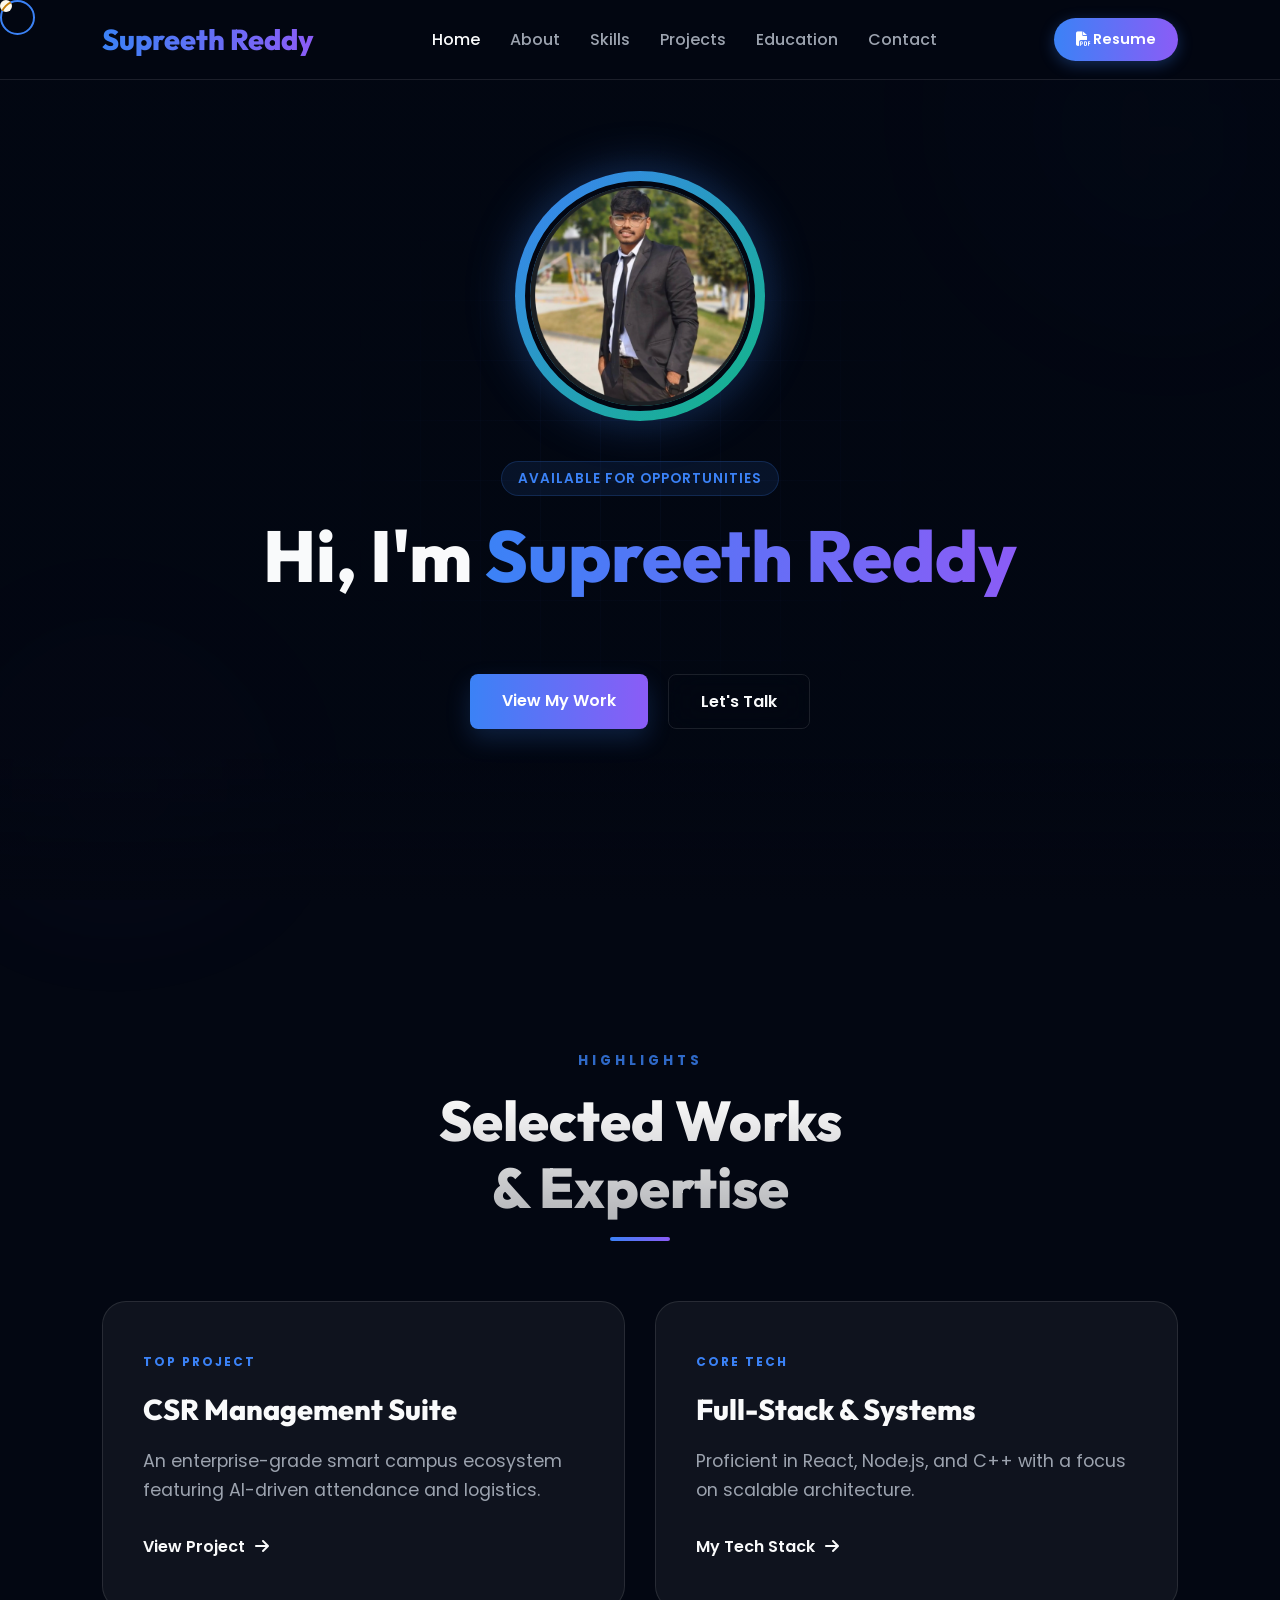
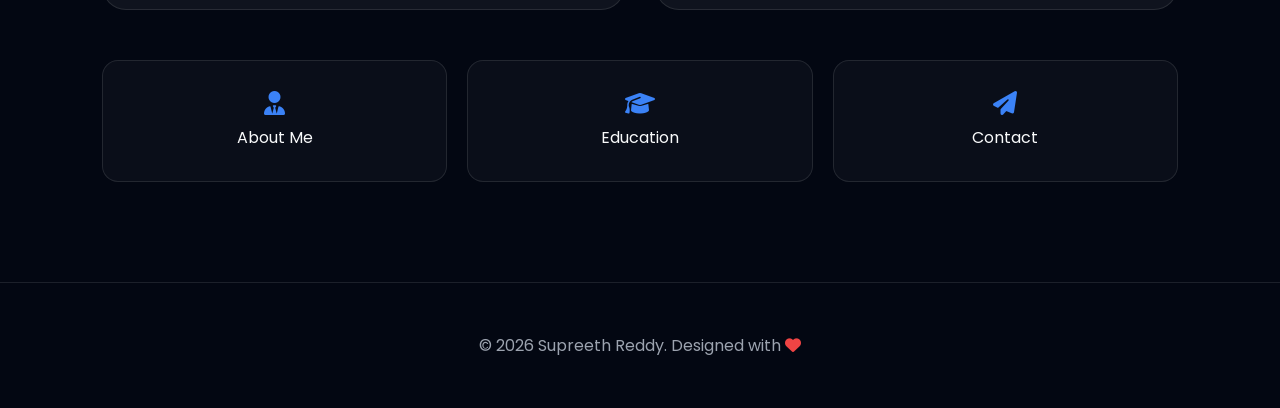
==== index.html @ 4e6c6c5d "your message" ====
<!DOCTYPE html>
<html lang="en">

<head>
    <meta charset="UTF-8">
    <meta name="viewport" content="width=device-width, initial-scale=1.0">
    <title>Supreeth Reddy | Portfolio</title>
    <link
        href="https://fonts.googleapis.com/css2?family=Poppins:wght@300;400;500;600;700;800&family=Outfit:wght@300;400;500;600;700;800&display=swap"
        rel="stylesheet">
    <link rel="stylesheet" href="https://cdnjs.cloudflare.com/ajax/libs/font-awesome/6.4.0/css/all.min.css">
    <link rel="stylesheet" href="https://unpkg.com/aos@next/dist/aos.css" />
    <link rel="stylesheet" href="style.css">
</head>

<body><div class="noise-overlay"></div><div class="grid-background"></div>
    <div class="noise-overlay"></div>
    <div class="grid-background"></div>
    <div class="bg-blobs">
        <div class="blob blob-1"></div>
        <div class="blob blob-2"></div>
    </div>
    <div class="cursor"></div>
    <div class="cursor-follower"></div>

    <!-- Navigation -->
    <nav>
        <div class="nav-logo">Supreeth Reddy</div>
        <ul class="nav-links">
            <li><a href="index.html" class="active">Home</a></li>
            <li><a href="about.html">About</a></li>
            <li><a href="skills.html">Skills</a></li>
            <li><a href="projects.html">Projects</a></li>
            <li><a href="education.html">Education</a></li>
            <li><a href="contact.html">Contact</a></li>
        </ul>
        <a href="supreeth chintha cv.pdf" class="btn-resume" target="_blank">
            <i class="fa-solid fa-file-pdf"></i> Resume
        </a>
    </nav>

    <!-- Hero Section -->
    <section class="hero" id="home">
        <div class="hero-content">
            <div class="hero-image" data-aos="zoom-in">
                <img src="supi.png" alt="Supreeth Reddy">
                <div class="hero-image-backdrop"></div>
            </div>
            <div class="hero-badge" data-aos="fade-down">Available for Opportunities</div>
            <h1 class="hero-title" data-aos="fade-up" data-aos-delay="100">
                Hi, I'm <span>Supreeth Reddy</span>
            </h1>
            <p class="hero-desc" id="typed-text" data-aos="fade-up" data-aos-delay="200"></p>
            <div class="hero-btns" data-aos="fade-up" data-aos-delay="300">
                <a href="projects.html" class="btn-primary">View My Work</a>
                <a href="contact.html" class="btn-secondary">Let's Talk</a>
            </div>
        </div>
    </section>

    <section class="explore" id="explore" style="margin-top: 50px;">
        <div class="section-head" data-aos="fade-up">
            <span class="section-tag">Highlights</span>
            <h2 class="section-title">Selected Works <br> & Expertise</h2>
        </div>

        <div class="featured-preview-grid">
            <!-- Featured Project Preview -->
            <div class="preview-card" data-aos="fade-right">
                <div class="preview-content">
                    <span class="preview-tag">Top Project</span>
                    <h3>CSR Management Suite</h3>
                    <p>An enterprise-grade smart campus ecosystem featuring AI-driven attendance and logistics.</p>
                    <a href="projects.html" class="preview-link">View Project <i
                            class="fa-solid fa-arrow-right"></i></a>
                </div>
            </div>

            <!-- Expertise Preview -->
            <div class="preview-card" data-aos="fade-left">
                <div class="preview-content">
                    <span class="preview-tag">Core Tech</span>
                    <h3>Full-Stack & Systems</h3>
                    <p>Proficient in React, Node.js, and C++ with a focus on scalable architecture.</p>
                    <a href="skills.html" class="preview-link">My Tech Stack <i class="fa-solid fa-arrow-right"></i></a>
                </div>
            </div>
        </div>

        <div class="quick-links-grid" data-aos="fade-up">
            <a href="about.html" class="quick-link-item">
                <i class="fa-solid fa-user-tie"></i>
                <span>About Me</span>
            </a>
            <a href="education.html" class="quick-link-item">
                <i class="fa-solid fa-graduation-cap"></i>
                <span>Education</span>
            </a>
            <a href="contact.html" class="quick-link-item">
                <i class="fa-solid fa-paper-plane"></i>
                <span>Contact</span>
            </a>
        </div>
    </section>

    <footer>
        <p>&copy; 2026 Supreeth Reddy. Designed with <i class="fa-solid fa-heart" style="color: #ef4444;"></i></p>
    </footer>

    <!-- Scripts -->
    <script src="https://unpkg.com/aos@next/dist/aos.js"></script>
    <script src="script.js"></script>
</body>

</html>
---- style.css ----
@import url('https://fonts.googleapis.com/css2?family=Poppins:wght@300;400;500;600;700;800&family=Outfit:wght@300;400;500;600;700;800&display=swap');

:root {
    --primary-color: #3b82f6;
    --secondary-color: #8b5cf6;
    --accent-color: #10b981;
    --bg-dark: #030712;
    --bg-card: rgba(255, 255, 255, 0.05);
    --text-main: #f9fafb;
    --text-muted: #9ca3af;
    --gradient-hero: linear-gradient(135deg, #1e293b 0%, #0f172a 100%);
    --gradient-accent: linear-gradient(90deg, #3b82f6, #8b5cf6);
    --glass-border: rgba(255, 255, 255, 0.1);
    --glass-blur: blur(16px);
    --transition: all 0.5s cubic-bezier(0.16, 1, 0.3, 1);
}

/* --- Theme Effects & Backgrounds --- */
.noise-overlay {
    position: fixed;
    top: 0;
    left: 0;
    width: 100%;
    height: 100%;
    z-index: 9999;
    pointer-events: none;
    opacity: 0.03;
    background: url('https://grainy-gradients.vercel.app/noise.svg');
}

.grid-background {
    position: fixed;
    top: 0;
    left: 0;
    width: 100%;
    height: 100%;
    background-image:
        linear-gradient(rgba(59, 130, 246, 0.08) 1px, transparent 1px),
        linear-gradient(90deg, rgba(59, 130, 246, 0.08) 1px, transparent 1px);
    background-size: 60px 60px;
    mask-image: radial-gradient(circle at var(--cursor-x, 50%) var(--cursor-y, 50%), black 0%, transparent 40%);
    -webkit-mask-image: radial-gradient(circle at var(--cursor-x, 50%) var(--cursor-y, 50%), black 0%, transparent 40%);
    z-index: -2;
    pointer-events: none;
    transition: mask-image 0.1s ease;
}

.bg-blobs {
    position: fixed;
    top: 0;
    left: 0;
    width: 100%;
    height: 100%;
    z-index: -1;
    overflow: hidden;
    filter: blur(80px);
    opacity: 0.3;
    /* Subtle reduction */
    pointer-events: none;
}

.blob {
    position: absolute;
    border-radius: 50%;
    background: var(--gradient-accent);
    filter: blur(40px);
    animation: blob-float 20s infinite alternate;
}

.blob-1 {
    width: 400px;
    height: 400px;
    top: -100px;
    right: -100px;
    background: rgba(59, 130, 246, 0.15);
}

.blob-2 {
    width: 300px;
    height: 300px;
    bottom: -50px;
    left: -50px;
    background: rgba(139, 92, 246, 0.15);
    animation-delay: -5s;
}

@keyframes blob-float {
    0% {
        transform: translate(0, 0) scale(1);
    }

    100% {
        transform: translate(100px, 50px) scale(1.1);
    }
}

/* --- Hero Animations --- */
@keyframes float {

    0%,
    100% {
        transform: translateY(0);
    }

    50% {
        transform: translateY(-20px);
    }
}

@keyframes gradient-move {
    0% {
        background-position: 0% 50%;
    }

    50% {
        background-position: 100% 50%;
    }

    100% {
        background-position: 0% 50%;
    }
}

@keyframes pulse-glow {
    0% {
        box-shadow: 0 0 0 0 rgba(59, 130, 246, 0.4);
    }

    70% {
        box-shadow: 0 0 0 15px rgba(59, 130, 246, 0);
    }

    100% {
        box-shadow: 0 0 0 0 rgba(59, 130, 246, 0);
    }
}

* {
    margin: 0;
    padding: 0;
    box-sizing: border-box;
    scroll-behavior: smooth;
}

body {
    cursor: none;
    /* Hide default cursor */
    font-family: 'Poppins', sans-serif;
    background-color: var(--bg-dark);
    color: var(--text-main);
    overflow-x: hidden;
    line-height: 1.6;
}

/* Custom Cursor Styles */
.cursor {
    width: 12px;
    height: 12px;
    background: #fff;
    border-radius: 50%;
    position: fixed;
    top: 0;
    left: 0;
    pointer-events: none;
    z-index: 10000;
    mix-blend-mode: difference;
    transition: transform 0.1s ease-out;
}

.cursor-follower {
    width: 35px;
    height: 35px;
    border: 2px solid var(--primary-color);
    border-radius: 50%;
    position: fixed;
    top: 0;
    left: 0;
    pointer-events: none;
    z-index: 9999;
    transition: all 0.2s cubic-bezier(0.16, 1, 0.3, 1);
}

h1,
h2,
h3,
.nav-logo {
    font-family: 'Outfit', sans-serif;
}

a {
    text-decoration: none;
    color: inherit;
    transition: var(--transition);
}

ul {
    list-style: none;
}

/* Custom Scrollbar */
::-webkit-scrollbar {
    width: 10px;
}

::-webkit-scrollbar-track {
    background: var(--bg-dark);
}

::-webkit-scrollbar-thumb {
    background: #334155;
    border-radius: 10px;
}

::-webkit-scrollbar-thumb:hover {
    background: #475569;
}

/* --- Navigation --- */
nav {
    position: fixed;
    top: 0;
    width: 100%;
    height: 80px;
    display: flex;
    justify-content: space-between;
    align-items: center;
    padding: 0 8%;
    background: rgba(3, 7, 18, 0.8);
    backdrop-filter: var(--glass-blur);
    z-index: 1000;
    border-bottom: 1px solid var(--glass-border);
}

.nav-logo {
    font-size: 1.8rem;
    font-weight: 800;
    background: var(--gradient-accent);
    -webkit-background-clip: text;
    background-clip: text;
    -webkit-text-fill-color: transparent;
}

.nav-links {
    display: flex;
    gap: 30px;
}

.nav-links a {
    font-weight: 500;
    color: var(--text-muted);
}

.nav-links a:hover,
.nav-links a.active {
    color: var(--text-main);
}

.btn-resume {
    padding: 10px 22px;
    border-radius: 50px;
    background: var(--gradient-accent);
    color: white;
    font-weight: 600;
    font-size: 0.9rem;
    box-shadow: 0 4px 15px rgba(59, 130, 246, 0.3);
    position: relative;
    overflow: hidden;
    transition: transform 0.3s cubic-bezier(0.16, 1, 0.3, 1);
}

.btn-resume:hover {
    transform: scale(1.05);
    animation: pulse-glow 1.5s infinite;
}

/* --- Hero Section --- */
.hero {
    height: 100vh;
    display: flex;
    align-items: center;
    justify-content: center;
    padding: 0 8%;
    position: relative;
    background-image: linear-gradient(rgba(3, 7, 18, 0.7), rgba(3, 7, 18, 0.7)), url('assets/hero.png');
    background-size: cover;
    background-position: center;
    overflow: hidden;
}

.hero::after {
    content: '';
    position: absolute;
    bottom: -2px;
    left: 0;
    width: 100%;
    height: 150px;
    background: linear-gradient(to top, var(--bg-dark), transparent);
}

.hero-content {
    max-width: 800px;
    text-align: center;
    z-index: 10;
    animation: float 6s ease-in-out infinite;
}

/* --- Hero Image --- */
.hero-image {
    position: relative;
    width: 250px;
    height: 250px;
    margin: 0 auto 40px;
    border-radius: 50%;
    padding: 10px;
    background: linear-gradient(135deg, var(--primary-color), var(--accent-color));
    box-shadow: 0 0 50px rgba(59, 130, 246, 0.3);
}

.hero-image img {
    width: 100%;
    height: 100%;
    object-fit: cover;
    border-radius: 50%;
    border: 5px solid var(--bg-dark);
    position: relative;
    z-index: 2;
}

.hero-image-backdrop {
    position: absolute;
    top: 50%;
    left: 50%;
    transform: translate(-50%, -50%);
    width: 120%;
    height: 120%;
    background: radial-gradient(circle, rgba(59, 130, 246, 0.15) 0%, transparent 70%);
    z-index: 1;
    border-radius: 50%;
}

.hero-badge {
    background: rgba(59, 130, 246, 0.1);
    border: 1px solid rgba(59, 130, 246, 0.2);
    color: var(--primary-color);
    padding: 6px 16px;
    border-radius: 50px;
    font-size: 0.85rem;
    font-weight: 600;
    display: inline-block;
    margin-bottom: 20px;
    letter-spacing: 1px;
    text-transform: uppercase;
}

.hero-title {
    font-size: clamp(2.5rem, 8vw, 4.5rem);
    margin-bottom: 20px;
    line-height: 1.1;
    font-weight: 800;
}

.hero-title span {
    background: linear-gradient(90deg, #3b82f6, #8b5cf6, #10b981, #3b82f6);
    background-size: 300% 300%;
    -webkit-background-clip: text;
    background-clip: text;
    -webkit-text-fill-color: transparent;
    animation: gradient-move 8s ease infinite;
}

.hero-desc {
    font-size: clamp(1rem, 3vw, 1.2rem);
    color: var(--text-muted);
    margin-bottom: 35px;
    max-width: 600px;
    margin-left: auto;
    margin-right: auto;
    opacity: 0.9;
    min-height: 1.2em;
    /* Prevents layout shift during typing */
}

.hero-btns {
    display: flex;
    gap: 20px;
    justify-content: center;
}

.btn-primary {
    padding: 14px 32px;
    background: var(--gradient-accent);
    color: white;
    border-radius: 8px;
    font-weight: 600;
    box-shadow: 0 10px 25px rgba(59, 130, 246, 0.2);
}

.btn-secondary {
    padding: 14px 32px;
    border: 1px solid var(--glass-border);
    backdrop-filter: var(--glass-blur);
    border-radius: 8px;
    font-weight: 600;
}

/* --- Global Section Styles --- */
section {
    padding: 100px 8%;
}

.section-head {
    margin-bottom: 80px;
    text-align: center;
    position: relative;
}

.section-tag {
    color: var(--primary-color);
    font-weight: 700;
    text-transform: uppercase;
    font-size: 0.85rem;
    letter-spacing: 4px;
    display: block;
    margin-bottom: 15px;
    opacity: 0.8;
}

.section-title {
    font-size: clamp(2rem, 5vw, 3.5rem);
    font-weight: 800;
    line-height: 1.2;
    background: linear-gradient(180deg, #fff 0%, rgba(255, 255, 255, 0.7) 100%);
    -webkit-background-clip: text;
    background-clip: text;
    -webkit-text-fill-color: transparent;
}

.section-head::after {
    content: '';
    position: absolute;
    bottom: -20px;
    left: 50%;
    transform: translateX(-50%);
    width: 60px;
    height: 4px;
    background: var(--gradient-accent);
    border-radius: 2px;
}

/* --- About Editorial Style --- */
.about-profile-wrapper {
    width: 120px;
    height: 120px;
    border-radius: 24px;
    overflow: hidden;
    border: 3px solid var(--primary-color);
    box-shadow: 0 10px 30px rgba(0, 0, 0, 0.3);
    transition: var(--transition);
}

.about-profile-wrapper:hover {
    transform: rotate(-5deg) scale(1.1);
}

.about-profile-img {
    width: 100%;
    height: 100%;
    object-fit: cover;
}

.about-editorial {
    display: grid;
    grid-template-columns: 1.5fr 1fr;
    gap: 80px;
    align-items: start;
    margin-top: 40px;
}

.lead-text {
    font-size: 1.8rem;
    font-weight: 600;
    line-height: 1.4;
    margin-bottom: 40px;
    color: var(--text-main);
}

.lead-text span {
    color: var(--primary-color);
}

.detailed-text p {
    font-size: 1.1rem;
    color: var(--text-muted);
    margin-bottom: 25px;
    line-height: 1.8;
}

.stats-grid-vertical {
    display: flex;
    flex-direction: column;
    gap: 20px;
    margin-bottom: 40px;
}

.stat-item {
    background: var(--bg-card);
    padding: 25px;
    border-radius: 16px;
    border: 1px solid var(--glass-border);
    display: flex;
    justify-content: space-between;
    align-items: center;
}

.stat-number {
    font-size: 1.8rem;
    font-weight: 800;
    color: var(--primary-color);
}

.stat-label {
    font-size: 0.9rem;
    color: var(--text-muted);
    font-weight: 500;
}

.sidebar-quote {
    padding: 30px;
    background: rgba(59, 130, 246, 0.05);
    border-left: 4px solid var(--primary-color);
    border-radius: 4px 16px 16px 4px;
}

.sidebar-quote i {
    font-size: 2rem;
    color: var(--primary-color);
    opacity: 0.3;
    margin-bottom: 15px;
}

.sidebar-quote p {
    font-style: italic;
    color: var(--text-main);
    font-size: 1.1rem;
}

@media (max-width: 992px) {
    .about-editorial {
        grid-template-columns: 1fr;
        gap: 50px;
    }
}

/* --- Skills Section --- */
.skills-container {
    display: grid;
    grid-template-columns: repeat(auto-fit, minmax(300px, 1fr));
    gap: 30px;
}

.skill-box {
    background: var(--bg-card);
    padding: 35px;
    border-radius: 20px;
    border: 1px solid var(--glass-border);
    transition: var(--transition);
}

.skill-box:hover {
    transform: translateY(-10px);
    border-color: rgba(59, 130, 246, 0.4);
    background: rgba(255, 255, 255, 0.08);
}

.skill-box h3 {
    margin-bottom: 25px;
    font-size: 1.3rem;
    display: flex;
    align-items: center;
    gap: 12px;
}

.skill-list {
    display: flex;
    flex-wrap: wrap;
    gap: 12px;
}

.skill-tag {
    padding: 8px 16px;
    background: rgba(255, 255, 255, 0.05);
    border: 1px solid var(--glass-border);
    border-radius: 10px;
    font-size: 0.9rem;
    font-weight: 500;
    transition: var(--transition);
}

.skill-tag:hover {
    background: var(--primary-color);
    border-color: var(--primary-color);
    color: white;
}

/* --- Projects Section --- */
.projects-grid {
    display: grid;
    grid-template-columns: repeat(auto-fit, minmax(350px, 1fr));
    gap: 40px;
}

.project-card {
    background: var(--bg-card);
    border-radius: 24px;
    overflow: hidden;
    border: 1px solid var(--glass-border);
    transition: var(--transition);
    position: relative;
}

.project-card::before {
    content: '';
    position: absolute;
    top: 0;
    left: 0;
    right: 0;
    bottom: 0;
    background: linear-gradient(115deg, transparent 0%, rgba(255, 255, 255, 0.05) 50%, transparent 100%);
    transform: translateX(-100%);
    transition: 0.6s;
    pointer-events: none;
    z-index: 2;
}

.project-card:hover::before {
    transform: translateX(100%);
}

.project-card:hover {
    transform: translateY(-10px) scale(1.02);
    border-color: var(--primary-color);
    box-shadow: 0 20px 40px rgba(59, 130, 246, 0.2);
}

/* --- Featured Project Spotlight --- */
.project-featured-card {
    background: var(--bg-card);
    border-radius: 32px;
    overflow: hidden;
    border: 1px solid var(--glass-border);
    margin-bottom: 60px;
    display: grid;
    grid-template-columns: 1.2fr 1fr;
    transition: var(--transition);
}

.project-featured-card:hover {
    border-color: var(--primary-color);
    box-shadow: 0 25px 50px rgba(0, 0, 0, 0.5);
}

.project-featured-img {
    height: 100%;
    overflow: hidden;
}

.project-featured-img img {
    width: 100%;
    height: 100%;
    object-fit: cover;
    transition: var(--transition);
}

.project-featured-card:hover .project-featured-img img {
    transform: scale(1.05);
}

.project-featured-info {
    padding: 50px;
    display: flex;
    flex-direction: column;
    justify-content: center;
}

.project-meta {
    display: flex;
    justify-content: space-between;
    margin-bottom: 20px;
}

.project-category {
    font-size: 0.85rem;
    font-weight: 700;
    color: var(--primary-color);
    text-transform: uppercase;
    letter-spacing: 2px;
}

.project-featured-info h3 {
    font-size: 2.2rem;
    margin-bottom: 20px;
    font-weight: 800;
}

.project-featured-info p {
    color: var(--text-muted);
    font-size: 1.1rem;
    line-height: 1.7;
    margin-bottom: 30px;
}

@media (max-width: 992px) {
    .project-featured-card {
        grid-template-columns: 1fr;
    }

    .project-featured-img {
        height: 300px;
    }

    .project-featured-info {
        padding: 35px;
    }
}

/* --- Timeline V2 --- */
.education-container {
    max-width: 800px;
    margin: 0 auto;
    position: relative;
    padding-left: 20px;
}

.timeline-v2 {
    border-left: 2px solid var(--glass-border);
    padding: 20px 0;
}

.timeline-v2-item {
    position: relative;
    margin-bottom: 50px;
    padding-left: 40px;
}

.timeline-v2-marker {
    position: absolute;
    left: -9px;
    top: 5px;
    width: 16px;
    height: 16px;
    background: var(--bg-dark);
    border: 3px solid var(--primary-color);
    border-radius: 50%;
    box-shadow: 0 0 15px rgba(59, 130, 246, 0.5);
}

.timeline-v2-content {
    background: var(--bg-card);
    padding: 30px;
    border-radius: 20px;
    border: 1px solid var(--glass-border);
    transition: var(--transition);
}

.timeline-v2-content:hover {
    transform: translateX(10px);
    border-color: var(--primary-color);
}

.timeline-v2-date {
    font-size: 0.85rem;
    font-weight: 700;
    color: var(--primary-color);
    margin-bottom: 10px;
    display: block;
}

.timeline-v2-content h3 {
    font-size: 1.4rem;
    margin-bottom: 10px;
}

.timeline-v2-details {
    margin-top: 15px;
    list-style: none;
    color: var(--text-muted);
}

.timeline-v2-details li {
    position: relative;
    padding-left: 20px;
    margin-bottom: 8px;
    font-size: 0.95rem;
}

.timeline-v2-details li::before {
    content: '•';
    position: absolute;
    left: 0;
    color: var(--primary-color);
}

.timeline-v2-score {
    display: inline-block;
    padding: 6px 16px;
    background: rgba(59, 130, 246, 0.1);
    color: var(--primary-color);
    border-radius: 50px;
    font-weight: 700;
    font-size: 0.9rem;
    margin-top: 15px;
}

.timeline-v2-score.excellence {
    background: rgba(16, 185, 129, 0.1);
    color: var(--accent-color);
}

/* --- Museum Gallery --- */
.training-page {
    padding: 100px 8%;
    background: rgba(255, 255, 255, 0.02);
}

.certificate-museum-grid {
    display: grid;
    grid-template-columns: repeat(auto-fit, minmax(400px, 1fr));
    gap: 40px;
    margin-bottom: 60px;
}

.museum-card {
    background: var(--bg-card);
    border-radius: 24px;
    padding: 20px;
    border: 1px solid var(--glass-border);
    transition: var(--transition);
}

.museum-card:hover {
    transform: scale(1.03);
    border-color: var(--primary-color);
}

.museum-img {
    border-radius: 16px;
    overflow: hidden;
    aspect-ratio: 1.4 / 1;
    margin-bottom: 20px;
    border: 1px solid rgba(255, 255, 255, 0.05);
}

.museum-img img {
    width: 100%;
    height: 100%;
    object-fit: cover;
}

.museum-info h3 {
    font-size: 1.3rem;
    margin-bottom: 8px;
}

.museum-info p {
    color: var(--text-muted);
    font-size: 0.9rem;
}

.key-certificates-list {
    text-align: center;
    background: var(--bg-card);
    padding: 40px;
    border-radius: 24px;
    border: 1px solid var(--glass-border);
}

.cert-pills {
    display: flex;
    flex-wrap: wrap;
    justify-content: center;
    gap: 15px;
    margin-top: 25px;
}

.cert-pills span {
    padding: 10px 20px;
    background: rgba(255, 255, 255, 0.05);
    border: 1px solid var(--glass-border);
    border-radius: 50px;
    font-size: 0.9rem;
    font-weight: 500;
}

@media (max-width: 768px) {
    .certificate-museum-grid {
        grid-template-columns: 1fr;
    }
}

/* --- Premium Contact Style --- */
.contact-featured-grid {
    display: grid;
    grid-template-columns: repeat(auto-fit, minmax(300px, 1fr));
    gap: 30px;
    max-width: 1100px;
    margin: 0 auto 60px;
}

.contact-premium-card {
    background: var(--bg-card);
    padding: 50px 40px;
    border-radius: 24px;
    border: 1px solid var(--glass-border);
    display: flex;
    flex-direction: column;
    align-items: center;
    text-align: center;
    transition: var(--transition);
    text-decoration: none;
    color: inherit;
}

.contact-premium-card i {
    font-size: 3rem;
    color: var(--primary-color);
    margin-bottom: 25px;
    transition: var(--transition);
}

.contact-premium-card:hover {
    transform: translateY(-15px);
    border-color: var(--primary-color);
    background: rgba(255, 255, 255, 0.08);
}

.contact-premium-card:hover i {
    transform: scale(1.2);
}

.premium-card-info h3 {
    font-size: 1.4rem;
    margin-bottom: 8px;
}

.premium-card-info span {
    display: block;
    font-weight: 700;
    color: var(--primary-color);
    margin-bottom: 15px;
    font-size: 0.95rem;
}

.premium-card-info p {
    color: var(--text-muted);
    font-size: 0.9rem;
    line-height: 1.5;
}

.contact-footer {
    text-align: center;
    margin-top: 40px;
}

.availability-status {
    display: inline-flex;
    align-items: center;
    gap: 12px;
    padding: 10px 20px;
    background: rgba(16, 185, 129, 0.1);
    border: 1px solid rgba(16, 185, 129, 0.2);
    border-radius: 50px;
    margin-top: 20px;
}

.status-dot {
    width: 10px;
    height: 10px;
    background: var(--accent-color);
    border-radius: 50%;
    animation: status-pulse 2s infinite;
}

@keyframes status-pulse {
    0% {
        box-shadow: 0 0 0 0 rgba(16, 185, 129, 0.4);
    }

    70% {
        box-shadow: 0 0 0 10px rgba(16, 185, 129, 0);
    }

    100% {
        box-shadow: 0 0 0 0 rgba(16, 185, 129, 0);
    }
}

footer {
    padding: 50px 8%;
    border-top: 1px solid var(--glass-border);
    text-align: center;
    color: var(--text-muted);
}

/* --- Animations --- */
[data-aos] {
    opacity: 0;
    transform: translateY(30px);
    transition: var(--transition);
}

[data-aos].aos-animate {
    opacity: 1;
    transform: translateY(0);
}

/* Mobile Responsive */
@media (max-width: 992px) {
    .about-grid {
        grid-template-columns: 1fr;
    }

    nav {
        padding: 0 5%;
    }
}

@media (max-width: 768px) {
    .nav-links {
        display: none;
    }

    .hero-btns {
        flex-direction: column;
    }

    .hero-title {
        font-size: 3rem;
    }
}

/* --- Certificate Grid --- */
.certificate-grid {
    display: grid;
    grid-template-columns: repeat(auto-fit, minmax(300px, 1fr));
    gap: 30px;
    margin-top: 40px;
    max-width: 1000px;
    margin-left: auto;
    margin-right: auto;
}

.cert-card {
    position: relative;
    border-radius: 20px;
    overflow: hidden;
    border: 1px solid var(--glass-border);
    background: var(--bg-card);
    aspect-ratio: 1.4 / 1;
    cursor: pointer;
    transition: var(--transition);
}

.cert-card img {
    width: 100%;
    height: 100%;
    object-fit: cover;
    transition: var(--transition);
}

.cert-overlay {
    position: absolute;
    top: 0;
    left: 0;
    width: 100%;
    height: 100%;
    background: linear-gradient(to top, rgba(3, 7, 18, 0.9) 0%, transparent 60%);
    display: flex;
    align-items: flex-end;
    padding: 25px;
    opacity: 0;
    transition: var(--transition);
}

.cert-info h3 {
    font-size: 1.1rem;
    color: white;
    margin-bottom: 5px;
}

.cert-info p {
    font-size: 0.85rem;
    color: var(--primary-color);
    font-weight: 600;
}

.cert-card:hover {
    transform: translateY(-10px);
    border-color: var(--primary-color);
    box-shadow: 0 15px 30px rgba(59, 130, 246, 0.2);
}

.cert-card:hover .cert-overlay {
    opacity: 1;
}

.cert-card:hover img {
    transform: scale(1.05);
}

@media (max-width: 480px) {
    .certificate-grid {
        grid-template-columns: 1fr;
    }
}

/* --- Expertise Grid --- */
.expertise-grid {
    display: grid;
    grid-template-columns: repeat(auto-fit, minmax(320px, 1fr));
    gap: 30px;
    margin-top: 40px;
}

.expertise-card {
    background: var(--bg-card);
    padding: 40px;
    border-radius: 24px;
    border: 1px solid var(--glass-border);
    transition: var(--transition);
}

.expertise-card:hover {
    transform: translateY(-10px);
    border-color: var(--primary-color);
    background: rgba(255, 255, 255, 0.08);
}

.expertise-header {
    display: flex;
    align-items: center;
    gap: 15px;
    margin-bottom: 20px;
}

.expertise-header i {
    font-size: 2rem;
    color: var(--primary-color);
}

.expertise-header h3 {
    font-size: 1.5rem;
    font-weight: 700;
}

.expertise-card p {
    color: var(--text-muted);
    font-size: 0.95rem;
    margin-bottom: 30px;
}

.tech-stack-list {
    display: flex;
    flex-direction: column;
    gap: 15px;
}

.tech-item {
    display: flex;
    flex-direction: column;
    gap: 8px;
}

.tech-item span {
    font-size: 0.9rem;
    font-weight: 500;
    color: var(--text-main);
}

.tech-bar {
    width: 100%;
    height: 6px;
    background: rgba(255, 255, 255, 0.05);
    border-radius: 3px;
    overflow: hidden;
}

.tech-bar .fill {
    height: 100%;
    background: var(--gradient-accent);
    border-radius: 3px;
}

.skill-pill {
    display: inline-block;
    padding: 8px 16px;
    background: rgba(255, 255, 255, 0.05);
    border: 1px solid var(--glass-border);
    border-radius: 12px;
    font-size: 0.85rem;
    margin-right: 8px;
    margin-bottom: 8px;
    color: var(--text-muted);
    transition: var(--transition);
}

.expertise-card:hover .skill-pill {
    border-color: rgba(59, 130, 246, 0.3);
    color: var(--text-main);
}

@media (max-width: 768px) {
    .expertise-card {
        padding: 30px;
    }
}

/* --- Index Preview Grid --- */
.featured-preview-grid {
    display: grid;
    grid-template-columns: 1fr 1fr;
    gap: 30px;
    margin-bottom: 50px;
}

.preview-card {
    background: var(--bg-card);
    border-radius: 24px;
    border: 1px solid var(--glass-border);
    padding: 50px 40px;
    transition: var(--transition);
    position: relative;
    overflow: hidden;
}

.preview-card:hover {
    transform: translateY(-10px);
    border-color: var(--primary-color);
    background: rgba(255, 255, 255, 0.08);
}

.preview-tag {
    font-size: 0.75rem;
    font-weight: 700;
    color: var(--primary-color);
    text-transform: uppercase;
    letter-spacing: 2px;
    margin-bottom: 15px;
    display: block;
}

.preview-content h3 {
    font-size: 1.8rem;
    margin-bottom: 15px;
    font-weight: 800;
}

.preview-content p {
    color: var(--text-muted);
    margin-bottom: 30px;
    font-size: 1.1rem;
    line-height: 1.6;
}

.preview-link {
    color: var(--text-main);
    text-decoration: none;
    font-weight: 600;
    display: flex;
    align-items: center;
    gap: 10px;
    transition: var(--transition);
}

.preview-link:hover {
    gap: 15px;
    color: var(--primary-color);
}

.quick-links-grid {
    display: grid;
    grid-template-columns: repeat(3, 1fr);
    gap: 20px;
}

.quick-link-item {
    background: rgba(255, 255, 255, 0.03);
    padding: 30px;
    border-radius: 16px;
    text-align: center;
    text-decoration: none;
    color: inherit;
    border: 1px solid var(--glass-border);
    transition: var(--transition);
}

.quick-link-item i {
    font-size: 1.5rem;
    color: var(--primary-color);
    margin-bottom: 10px;
    display: block;
}

.quick-link-item:hover {
    background: rgba(59, 130, 246, 0.05);
    border-color: var(--primary-color);
    transform: scale(1.05);
}

@media (max-width: 768px) {

    .featured-preview-grid,
    .quick-links-grid {
        grid-template-columns: 1fr;
    }
}
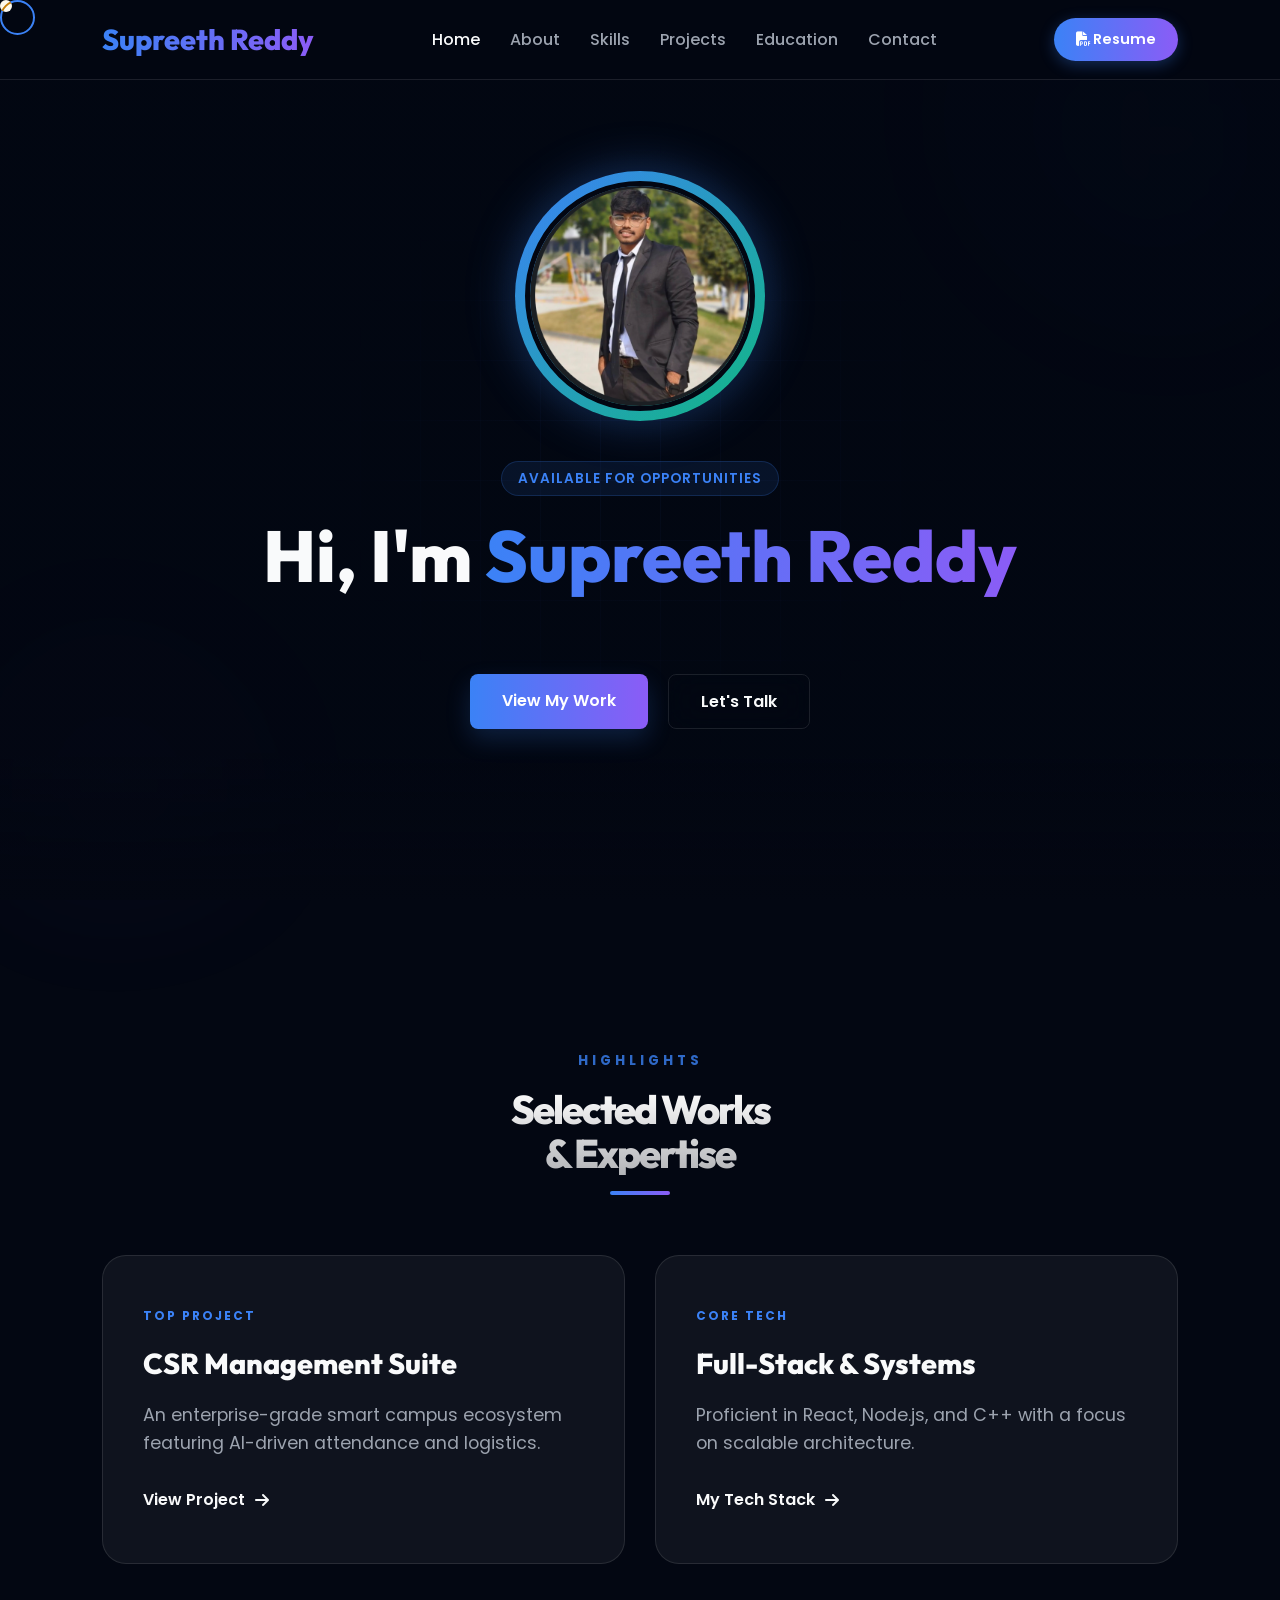
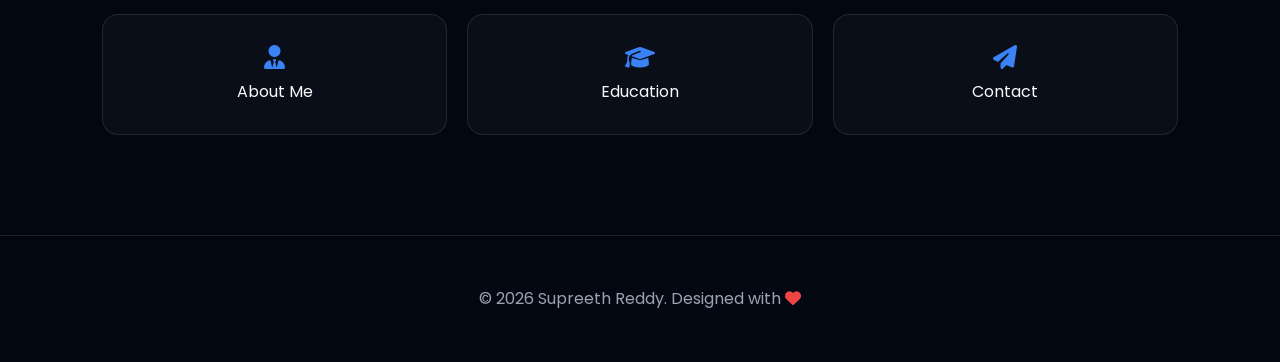
==== commit bc2e5431: "your message" ====
--- a/index.html
+++ b/index.html
@@ -13,7 +13,9 @@
     <link rel="stylesheet" href="style.css">
 </head>
 
-<body><div class="noise-overlay"></div><div class="grid-background"></div>
+<body>
+    <div class="noise-overlay"></div>
+    <div class="grid-background"></div>
     <div class="noise-overlay"></div>
     <div class="grid-background"></div>
     <div class="bg-blobs">
@@ -37,6 +39,9 @@
         <a href="supreeth chintha cv.pdf" class="btn-resume" target="_blank">
             <i class="fa-solid fa-file-pdf"></i> Resume
         </a>
+        <div class="nav-toggle">
+            <i class="fa-solid fa-bars-staggered"></i>
+        </div>
     </nav>
 
     <!-- Hero Section -->
--- a/style.css
+++ b/style.css
@@ -273,6 +273,56 @@
     animation: pulse-glow 1.5s infinite;
 }
 
+/* --- Mobile Navigation --- */
+.nav-toggle {
+    display: none;
+    font-size: 1.5rem;
+    color: var(--text-main);
+    cursor: pointer;
+    z-index: 1001;
+    transition: var(--transition);
+}
+
+@media (max-width: 992px) {
+    nav {
+        padding: 0 5%;
+    }
+
+    .nav-toggle {
+        display: block;
+    }
+
+    .nav-links {
+        position: fixed;
+        right: -100%;
+        top: 0;
+        height: 100vh;
+        width: 70%;
+        background: rgba(3, 7, 18, 0.95);
+        backdrop-filter: blur(20px);
+        flex-direction: column;
+        align-items: center;
+        justify-content: center;
+        gap: 40px;
+        transition: all 0.5s cubic-bezier(0.16, 1, 0.3, 1);
+        z-index: 1000;
+        border-left: 1px solid var(--glass-border);
+    }
+
+    .nav-links.nav-active {
+        right: 0;
+    }
+
+    .nav-links a {
+        font-size: 1.2rem;
+    }
+
+    .btn-resume {
+        display: none;
+        /* Hide resume button on mobile nav for now or move inside */
+    }
+}
+
 /* --- Hero Section --- */
 .hero {
     height: 100vh;
@@ -426,13 +476,15 @@
 }
 
 .section-title {
-    font-size: clamp(2rem, 5vw, 3.5rem);
+    font-family: 'Outfit', sans-serif;
+    font-size: clamp(2.5rem, 6vw, 4.2rem);
     font-weight: 800;
-    line-height: 1.2;
+    line-height: 1.1;
     background: linear-gradient(180deg, #fff 0%, rgba(255, 255, 255, 0.7) 100%);
     -webkit-background-clip: text;
     background-clip: text;
     -webkit-text-fill-color: transparent;
+    letter-spacing: -2px;
 }
 
 .section-head::after {
@@ -696,6 +748,54 @@
     letter-spacing: 2px;
 }
 
+/* --- Project Link Buttons --- */
+.btn-project-link {
+    display: inline-flex;
+    align-items: center;
+    gap: 10px;
+    margin-top: 25px;
+    padding: 12px 24px;
+    background: rgba(255, 255, 255, 0.05);
+    border: 1px solid var(--glass-border);
+    border-radius: 12px;
+    color: var(--text-main);
+    text-decoration: none;
+    font-size: 0.9rem;
+    font-weight: 600;
+    transition: var(--transition);
+}
+
+.btn-project-link i {
+    font-size: 1.1rem;
+    color: var(--primary-color);
+}
+
+.btn-project-link:hover {
+    background: var(--primary-color);
+    border-color: var(--primary-color);
+    transform: translateY(-3px);
+    box-shadow: 0 10px 20px rgba(59, 130, 246, 0.2);
+}
+
+.btn-project-link.demo {
+    background: var(--primary-color);
+    border-color: var(--primary-color);
+}
+
+.btn-project-link.demo i {
+    color: white;
+}
+
+.btn-project-link.demo:hover {
+    background: white;
+    color: var(--primary-color);
+    border-color: white;
+}
+
+.btn-project-link.demo:hover i {
+    color: var(--primary-color);
+}
+
 .project-featured-info h3 {
     font-size: 2.2rem;
     margin-bottom: 20px;
@@ -1114,6 +1214,108 @@
 }
 
 /* --- Expertise Grid --- */
+/* --- New Editorial Skills Theme --- */
+.skills-editorial-grid {
+    display: grid;
+    grid-template-columns: repeat(2, 1fr);
+    gap: 30px;
+    max-width: 1200px;
+    margin: 40px auto;
+}
+
+.skill-category-card {
+    background: #0a0e1a;
+    /* Darker navy */
+    border: 1px solid rgba(59, 130, 246, 0.2);
+    border-radius: 20px;
+    padding: 35px;
+    position: relative;
+    transition: var(--transition);
+}
+
+.skill-category-card:hover {
+    border-color: var(--primary-color);
+    box-shadow: 0 0 30px rgba(59, 130, 246, 0.1);
+}
+
+.skill-cat-title {
+    font-family: 'Outfit', sans-serif;
+    font-weight: 700;
+    font-size: 1.6rem;
+    color: var(--primary-color);
+    margin-bottom: 25px;
+    padding-bottom: 15px;
+    border-bottom: 1px solid rgba(255, 255, 255, 0.05);
+}
+
+.skills-items-inner {
+    display: grid;
+    grid-template-columns: repeat(auto-fit, minmax(140px, 1fr));
+    gap: 12px;
+}
+
+.skill-box {
+    background: rgba(255, 255, 255, 0.02);
+    border: 1px solid rgba(255, 255, 255, 0.05);
+    border-radius: 12px;
+    padding: 12px 15px;
+    display: flex;
+    align-items: center;
+    gap: 12px;
+    transition: var(--transition);
+}
+
+.skill-box:hover {
+    background: rgba(59, 130, 246, 0.1);
+    border-color: rgba(59, 130, 246, 0.3);
+    transform: translateY(-5px);
+    box-shadow: 0 10px 20px rgba(0, 0, 0, 0.2);
+}
+
+.skill-box i {
+    font-size: 1.5rem;
+    width: 30px;
+    text-align: center;
+}
+
+.skill-box span {
+    font-size: 0.95rem;
+    font-weight: 500;
+}
+
+/* Specific Icon Colors */
+.fa-react {
+    color: #61DAFB;
+}
+
+.fa-node-js {
+    color: #339933;
+}
+
+.fa-envira {
+    color: #47A248;
+}
+
+/* MongoDB */
+.fa-code {
+    color: #3b82f6;
+}
+
+/* General */
+.fa-python {
+    color: #3776AB;
+}
+
+.fa-git-alt {
+    color: #F05032;
+}
+
+@media (max-width: 992px) {
+    .skills-editorial-grid {
+        grid-template-columns: 1fr;
+    }
+}
+
 .expertise-grid {
     display: grid;
     grid-template-columns: repeat(auto-fit, minmax(320px, 1fr));
@@ -1309,7 +1511,54 @@
 @media (max-width: 768px) {
 
     .featured-preview-grid,
-    .quick-links-grid {
+    .quick-links-grid,
+    .skills-editorial-grid,
+    .projects-grid,
+    .projects-featured-grid,
+    .contact-featured-grid,
+    .museum-gallery {
         grid-template-columns: 1fr;
     }
+
+    .timeline-v2::before {
+        left: 20px;
+    }
+
+    .timeline-item {
+        width: 100% !important;
+        padding-left: 50px !important;
+        padding-right: 0 !important;
+        text-align: left !important;
+    }
+
+    .timeline-item:nth-child(even) {
+        left: 0 !important;
+    }
+
+    .timeline-dot {
+        left: 20px !important;
+        transform: translateX(-50%) !important;
+    }
+
+    .timeline-date {
+        position: static !important;
+        display: block;
+        margin-bottom: 5px;
+        color: var(--primary-color);
+    }
+
+    grid-template-columns: 1fr;
+}
+
+.projects-page,
+.skills-page,
+.about-page,
+.education-page,
+.contact-page {
+    padding: 50px 5%;
+}
+
+.section-title {
+    font-size: 2.5rem;
+}
 }
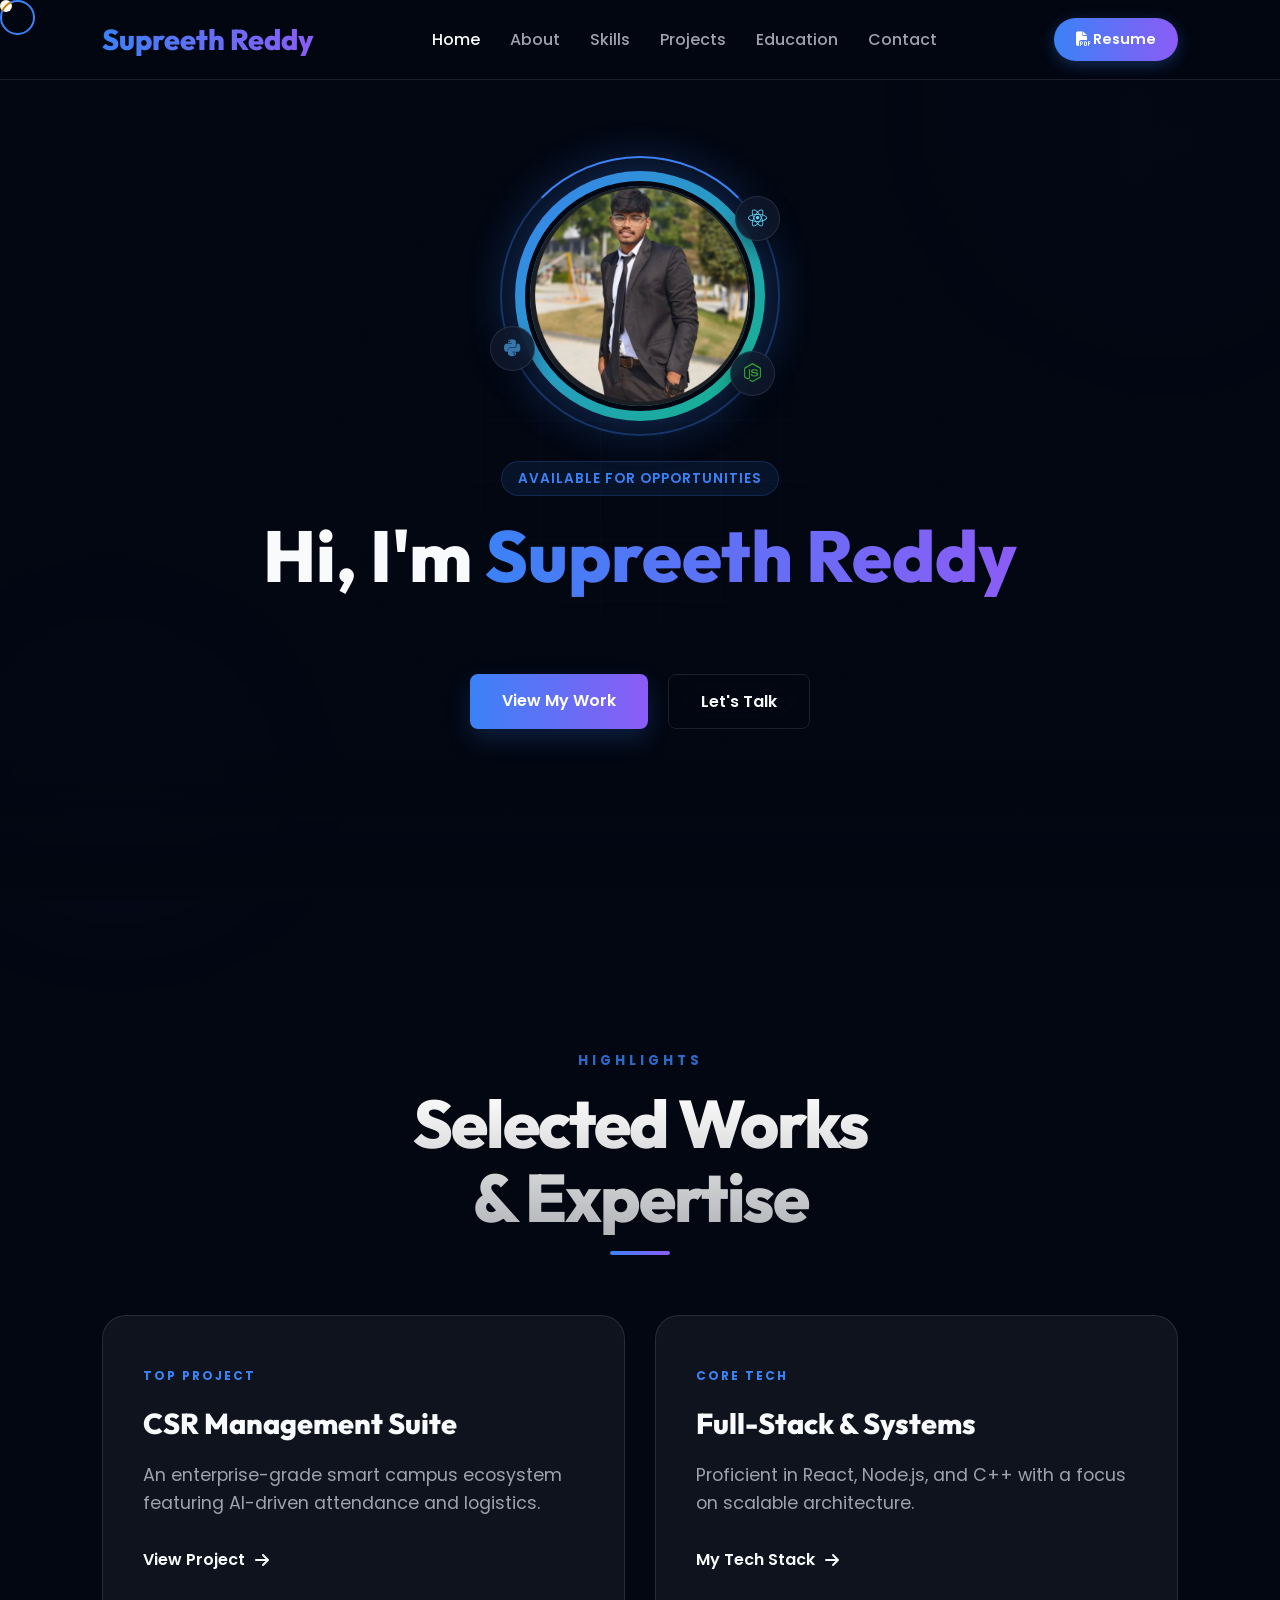
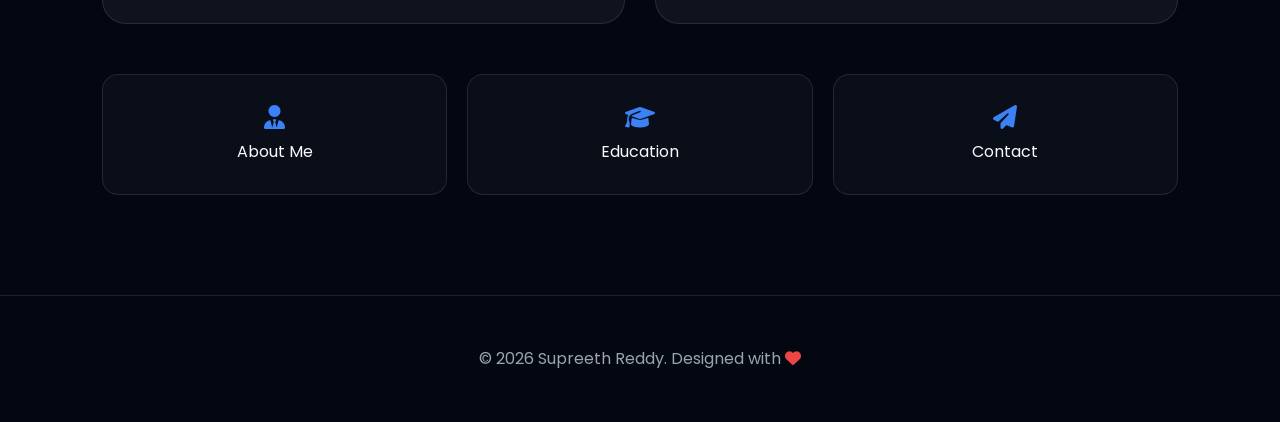
==== commit 657a95f3: "your message" ====
--- a/index.html
+++ b/index.html
@@ -48,6 +48,10 @@
     <section class="hero" id="home">
         <div class="hero-content">
             <div class="hero-image" data-aos="zoom-in">
+                <div class="orbit-ring"></div>
+                <div class="tech-bubble tb-1"><i class="fa-brands fa-react"></i></div>
+                <div class="tech-bubble tb-2"><i class="fa-brands fa-python"></i></div>
+                <div class="tech-bubble tb-3"><i class="fa-brands fa-node-js"></i></div>
                 <img src="supi.png" alt="Supreeth Reddy">
                 <div class="hero-image-backdrop"></div>
             </div>
--- a/style.css
+++ b/style.css
@@ -381,11 +381,83 @@
     top: 50%;
     left: 50%;
     transform: translate(-50%, -50%);
-    width: 120%;
-    height: 120%;
+    width: 140%;
+    height: 140%;
     background: radial-gradient(circle, rgba(59, 130, 246, 0.15) 0%, transparent 70%);
     z-index: 1;
     border-radius: 50%;
+}
+
+/* --- Profile Enhancements --- */
+.orbit-ring {
+    position: absolute;
+    top: -15px;
+    left: -15px;
+    right: -15px;
+    bottom: -15px;
+    border: 2px solid rgba(59, 130, 246, 0.3);
+    border-radius: 50%;
+    border-top-color: var(--primary-color);
+    animation: rotate 10s linear infinite;
+    z-index: 1;
+}
+
+.tech-bubble {
+    position: absolute;
+    width: 45px;
+    height: 45px;
+    background: rgba(15, 23, 42, 0.8);
+    backdrop-filter: blur(10px);
+    border: 1px solid var(--glass-border);
+    border-radius: 50%;
+    display: flex;
+    align-items: center;
+    justify-content: center;
+    color: var(--primary-color);
+    font-size: 1.2rem;
+    z-index: 10;
+    box-shadow: 0 10px 20px rgba(0, 0, 0, 0.3);
+    animation: bubble-float 4s ease-in-out infinite;
+}
+
+.tb-1 {
+    top: 10%;
+    right: -15px;
+    animation-delay: 0s;
+}
+
+.tb-2 {
+    bottom: 20%;
+    left: -25px;
+    animation-delay: 1s;
+}
+
+.tb-3 {
+    bottom: 10%;
+    right: -10px;
+    animation-delay: 2s;
+}
+
+@keyframes rotate {
+    from {
+        transform: rotate(0deg);
+    }
+
+    to {
+        transform: rotate(360deg);
+    }
+}
+
+@keyframes bubble-float {
+
+    0%,
+    100% {
+        transform: translateY(0) scale(1);
+    }
+
+    50% {
+        transform: translateY(-15px) scale(1.1);
+    }
 }
 
 .hero-badge {
@@ -713,6 +785,8 @@
 
 .project-featured-img {
     height: 100%;
+    min-height: 400px;
+    /* Ensure a good height even if content is short */
     overflow: hidden;
 }
 
@@ -1547,18 +1621,53 @@
         color: var(--primary-color);
     }
 
-    grid-template-columns: 1fr;
-}
-
-.projects-page,
-.skills-page,
-.about-page,
-.education-page,
-.contact-page {
-    padding: 50px 5%;
-}
-
-.section-title {
-    font-size: 2.5rem;
-}
+    .museum-gallery {
+        grid-template-columns: 1fr;
+    }
+
+    .projects-page,
+    .skills-page,
+    .about-page,
+    .education-page,
+    .contact-page {
+        padding: 50px 5%;
+    }
+
+    .section-title {
+        font-size: 2.5rem;
+    }
+}
+
+/* --- Project Image Scaling Fix --- */
+.project-img {
+    height: 240px;
+    width: 100%;
+    overflow: hidden;
+    position: relative;
+    border-bottom: 1px solid var(--glass-border);
+}
+
+.project-img img {
+    width: 100%;
+    height: 100%;
+    object-fit: cover;
+    display: block;
+    transition: var(--transition);
+}
+
+.project-card:hover .project-img img {
+    transform: scale(1.1);
+}
+
+.project-featured-img {
+    height: 100%;
+    min-height: 400px;
+    overflow: hidden;
+}
+
+@media (max-width: 992px) {
+    .project-featured-img {
+        height: 300px;
+        min-height: auto;
+    }
 }
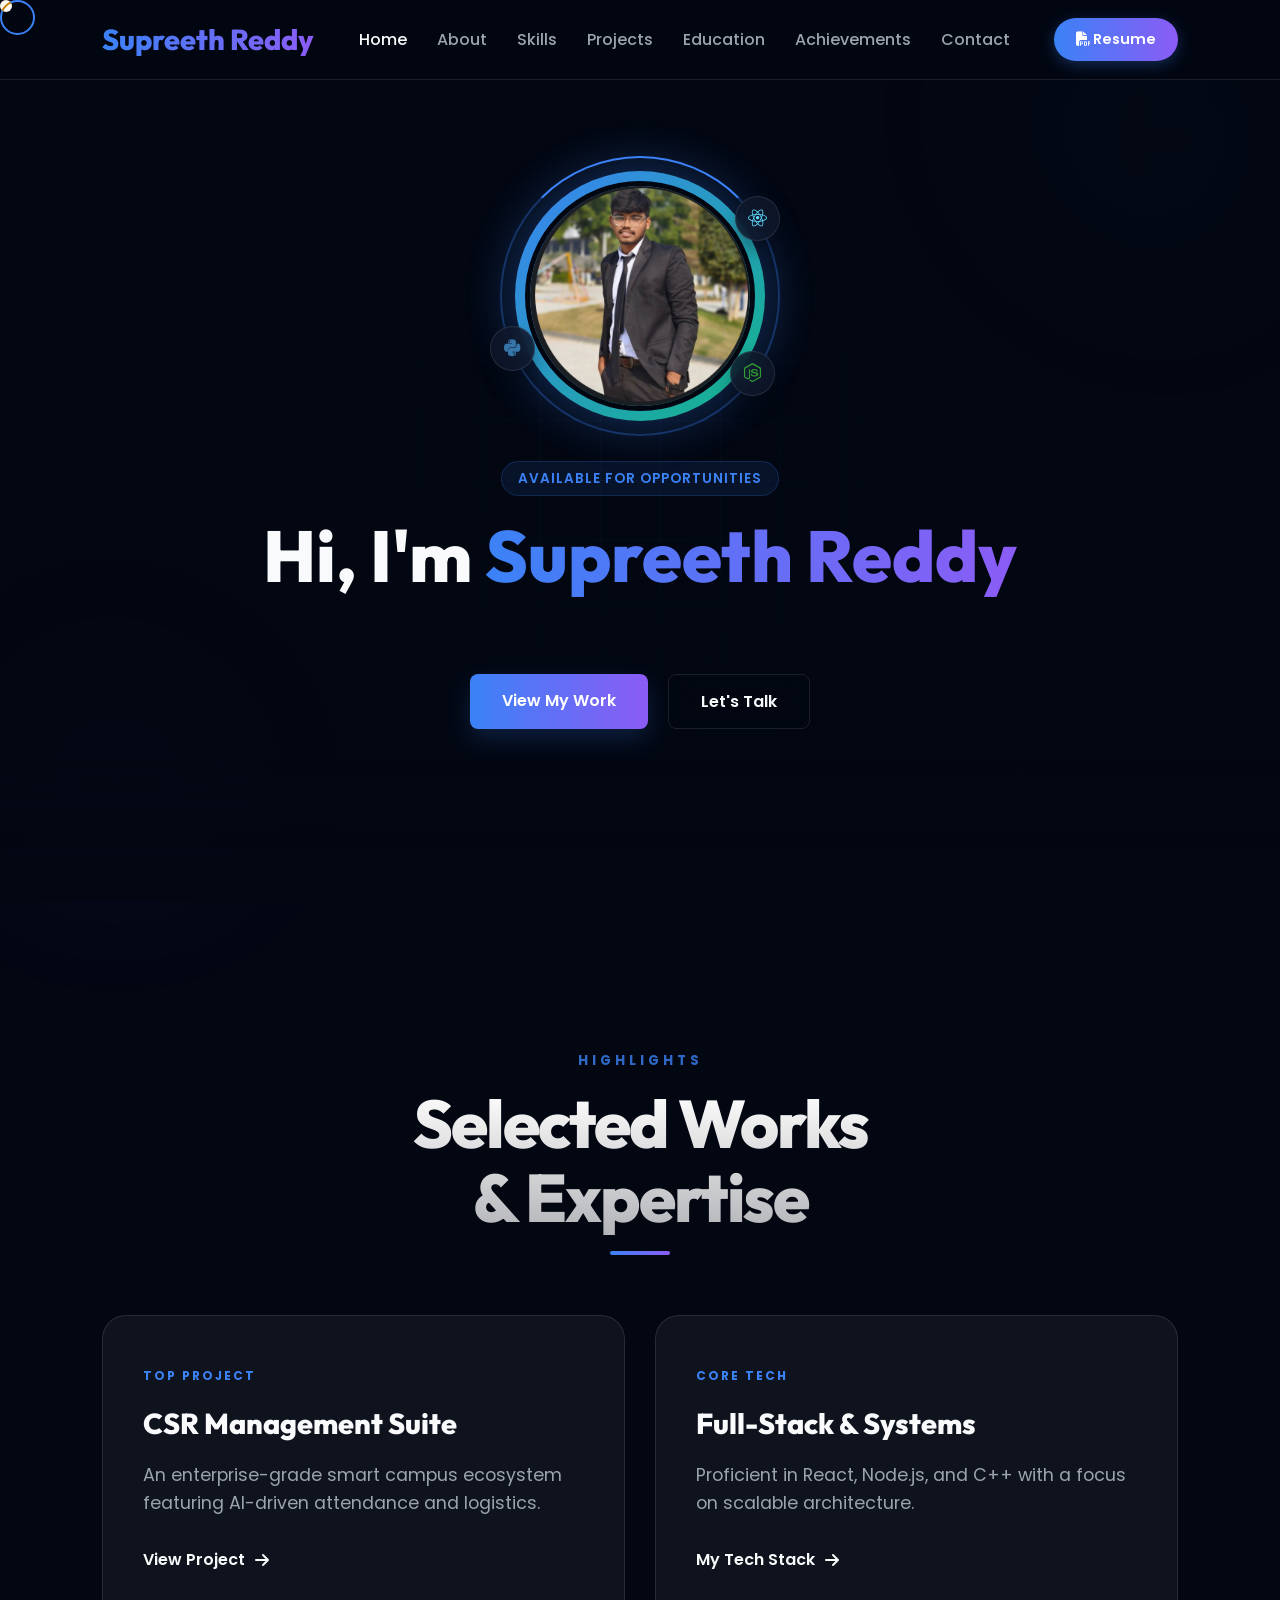
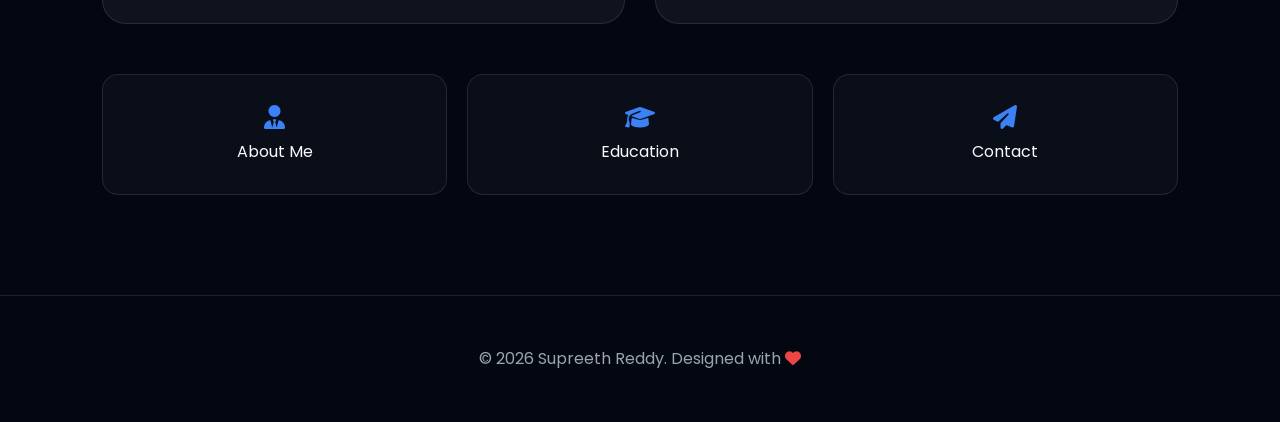
==== commit b3375e21: "your message" ====
--- a/index.html
+++ b/index.html
@@ -34,6 +34,7 @@
             <li><a href="skills.html">Skills</a></li>
             <li><a href="projects.html">Projects</a></li>
             <li><a href="education.html">Education</a></li>
+            <li><a href="achievements.html">Achievements</a></li>
             <li><a href="contact.html">Contact</a></li>
         </ul>
         <a href="supreeth chintha cv.pdf" class="btn-resume" target="_blank">
--- a/style.css
+++ b/style.css
@@ -1670,4 +1670,129 @@
         height: 300px;
         min-height: auto;
     }
-}+}
+/* --- Achievements Section --- */
+.achievements-grid {
+    display: grid;
+    grid-template-columns: repeat(auto-fit, minmax(300px, 1fr));
+    gap: 30px;
+    margin-bottom: 80px;
+}
+
+.achievement-card {
+    background: var(--bg-card);
+    border: 1px solid var(--glass-border);
+    border-radius: 24px;
+    padding: 40px;
+    display: flex;
+    flex-direction: column;
+    gap: 20px;
+    transition: var(--transition);
+    position: relative;
+    overflow: hidden;
+}
+
+.achievement-card::before {
+    content: '';
+    position: absolute;
+    top: 0;
+    left: 0;
+    width: 4px;
+    height: 0;
+    background: var(--primary-color);
+    transition: var(--transition);
+}
+
+.achievement-card:hover {
+    transform: translateY(-10px);
+    border-color: rgba(59, 130, 246, 0.3);
+    background: rgba(255, 255, 255, 0.08);
+}
+
+.achievement-card:hover::before {
+    height: 100%;
+}
+
+.achievement-icon {
+    width: 60px;
+    height: 60px;
+    background: rgba(59, 130, 246, 0.1);
+    border-radius: 16px;
+    display: flex;
+    align-items: center;
+    justify-content: center;
+    font-size: 1.8rem;
+    color: var(--primary-color);
+    margin-bottom: 10px;
+}
+
+.achievement-date {
+    font-size: 0.8rem;
+    text-transform: uppercase;
+    letter-spacing: 2px;
+    color: var(--primary-color);
+    font-weight: 700;
+}
+
+.achievement-info h3 {
+    font-size: 1.5rem;
+    margin-bottom: 15px;
+}
+
+.achievement-info p {
+    color: var(--text-muted);
+    line-height: 1.6;
+}
+
+/* --- Milestones --- */
+.milestones-section {
+    margin-top: 50px;
+    padding: 60px;
+    background: rgba(255, 255, 255, 0.02);
+    border-radius: 32px;
+    border: 1px solid var(--glass-border);
+}
+
+.section-subtitle {
+    font-size: 2rem;
+    margin-bottom: 40px;
+    text-align: center;
+}
+
+.milestones-list {
+    display: flex;
+    flex-direction: column;
+    gap: 40px;
+}
+
+.milestone-item {
+    display: flex;
+    gap: 30px;
+    position: relative;
+}
+
+.milestone-dot {
+    width: 14px;
+    height: 14px;
+    background: var(--primary-color);
+    border-radius: 50%;
+    margin-top: 8px;
+    position: relative;
+    box-shadow: 0 0 20px rgba(59, 130, 246, 0.5);
+}
+
+.milestone-content h3 {
+    font-size: 1.3rem;
+    margin-bottom: 10px;
+    color: var(--text-main);
+}
+
+.milestone-content p {
+    color: var(--text-muted);
+}
+
+@media (max-width: 768px) {
+    .milestones-section {
+        padding: 30px;
+    }
+}
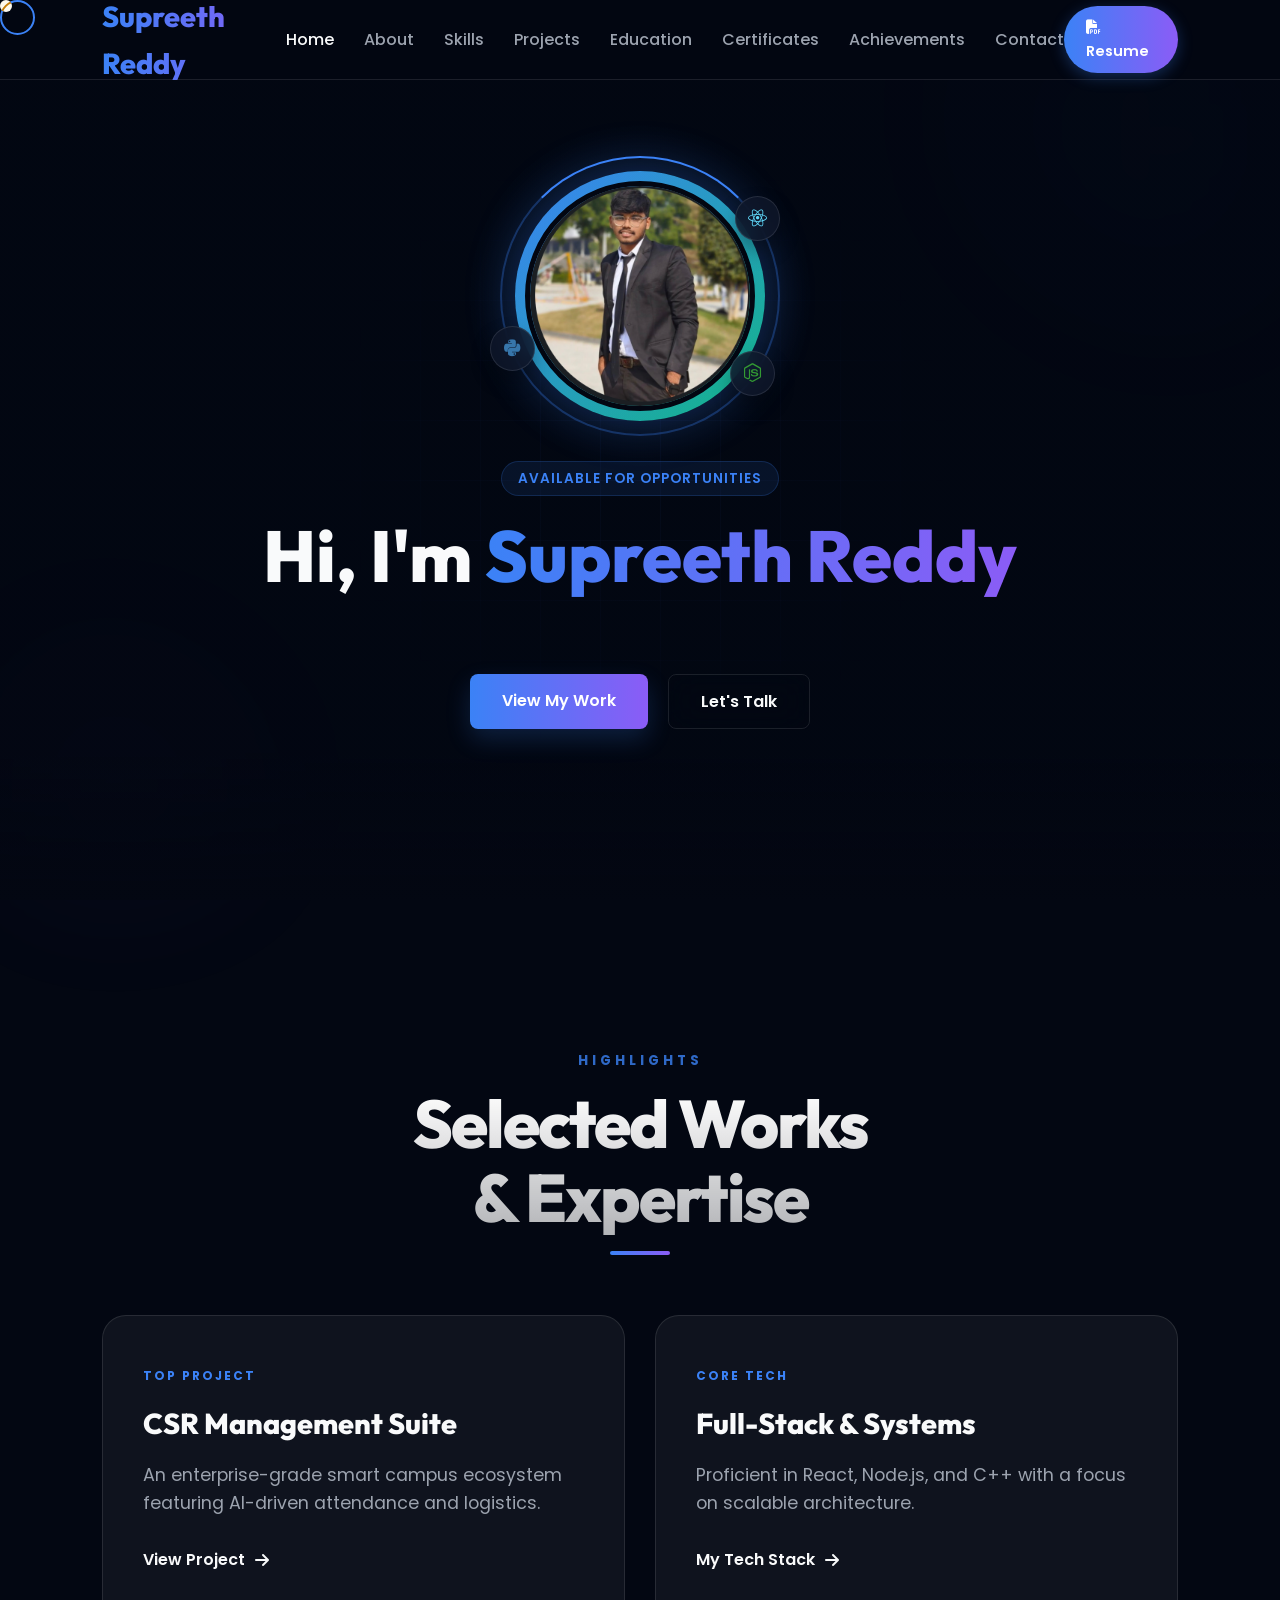
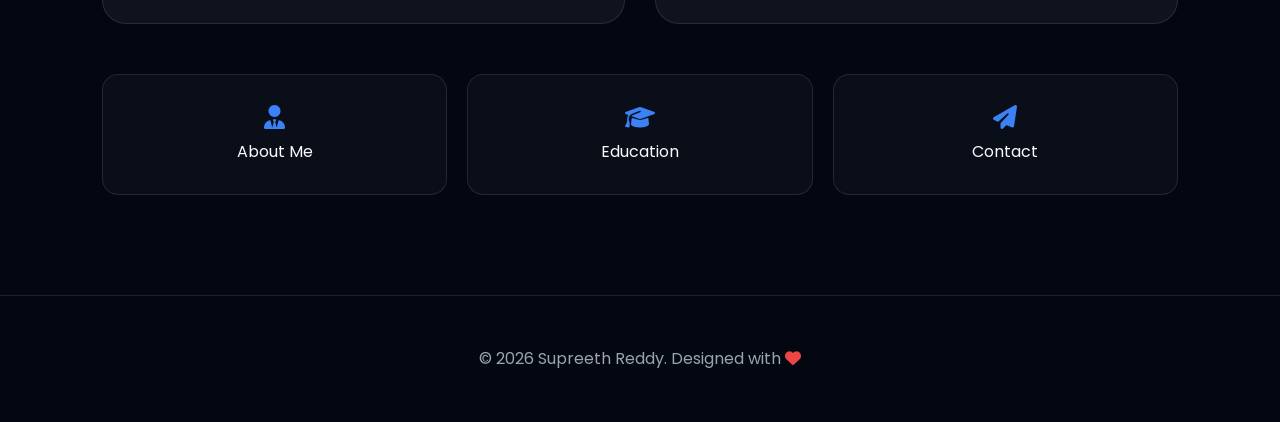
==== commit 8b7567fa: "your message" ====
--- a/index.html
+++ b/index.html
@@ -34,6 +34,7 @@
             <li><a href="skills.html">Skills</a></li>
             <li><a href="projects.html">Projects</a></li>
             <li><a href="education.html">Education</a></li>
+            <li><a href="certificates.html">Certificates</a></li>
             <li><a href="achievements.html">Achievements</a></li>
             <li><a href="contact.html">Contact</a></li>
         </ul>
--- a/style.css
+++ b/style.css
@@ -1796,3 +1796,157 @@
         padding: 30px;
     }
 }
+
+/* --- Certificate Page Styles --- */
+.museum-gallery {
+    display: grid;
+    grid-template-columns: repeat(auto-fit, minmax(400px, 1fr));
+    gap: 40px;
+    margin-bottom: 80px;
+}
+
+.museum-card {
+    background: var(--bg-card);
+    border: 1px solid var(--glass-border);
+    border-radius: 24px;
+    overflow: hidden;
+    transition: var(--transition);
+}
+
+.museum-img {
+    height: 300px;
+    overflow: hidden;
+    border-bottom: 1px solid var(--glass-border);
+}
+
+.museum-img img {
+    width: 100%;
+    height: 100%;
+    object-fit: contain;
+    background: #000;
+}
+
+.museum-info {
+    padding: 30px;
+}
+
+.museum-info h3 {
+    font-size: 1.5rem;
+    margin-bottom: 10px;
+}
+
+.museum-meta {
+    display: flex;
+    gap: 20px;
+    margin-top: 20px;
+    color: var(--text-muted);
+    font-size: 0.9rem;
+    font-weight: 500;
+}
+
+.museum-meta i {
+    color: var(--primary-color);
+}
+
+.cert-pills-container {
+    display: grid;
+    grid-template-columns: repeat(auto-fit, minmax(280px, 1fr));
+    gap: 20px;
+    margin-top: 40px;
+}
+
+.cert-pill-box {
+    background: rgba(255, 255, 255, 0.03);
+    border: 1px solid var(--glass-border);
+    padding: 20px 25px;
+    border-radius: 20px;
+    display: flex;
+    align-items: center;
+    gap: 20px;
+    transition: var(--transition);
+}
+
+.cert-pill-box i {
+    font-size: 1.5rem;
+    color: var(--primary-color);
+}
+
+.cert-pill-box h4 {
+    font-size: 1.1rem;
+    font-weight: 700;
+    margin-bottom: 4px;
+}
+
+.cert-pill-box p {
+    color: var(--text-muted);
+    font-size: 0.9rem;
+}
+
+.cert-pill-box:hover {
+    transform: translateX(10px);
+    border-color: var(--primary-color);
+    background: rgba(59, 130, 246, 0.05);
+}
+
+@media (max-width: 768px) {
+    .museum-gallery {
+        grid-template-columns: 1fr;
+    }
+}
+
+/* --- Education Enhancement Styles --- */
+.timeline-v2-badge {
+    display: inline-block;
+    padding: 6px 12px;
+    background: rgba(59, 130, 246, 0.1);
+    color: var(--primary-color);
+    border-radius: 8px;
+    font-size: 0.75rem;
+    font-weight: 700;
+    text-transform: uppercase;
+    letter-spacing: 1px;
+    margin-top: 15px;
+    border: 1px solid rgba(59, 130, 246, 0.2);
+}
+
+.academic-pillars-section {
+    margin-top: 80px;
+    padding: 40px;
+}
+
+.pillars-grid {
+    display: grid;
+    grid-template-columns: repeat(auto-fit, minmax(220px, 1fr));
+    gap: 20px;
+}
+
+.pillar-card {
+    background: rgba(255, 255, 255, 0.03);
+    border: 1px solid var(--glass-border);
+    padding: 30px;
+    border-radius: 20px;
+    text-align: center;
+    transition: var(--transition);
+}
+
+.pillar-card i {
+    font-size: 2rem;
+    color: var(--primary-color);
+    margin-bottom: 20px;
+}
+
+.pillar-card h4 {
+    font-size: 1.1rem;
+    margin-bottom: 10px;
+}
+
+.pillar-card p {
+    font-size: 0.9rem;
+    color: var(--text-muted);
+}
+
+.pillar-card:hover {
+    transform: translateY(-5px);
+    background: rgba(59, 130, 246, 0.05);
+    border-color: var(--primary-color);
+}
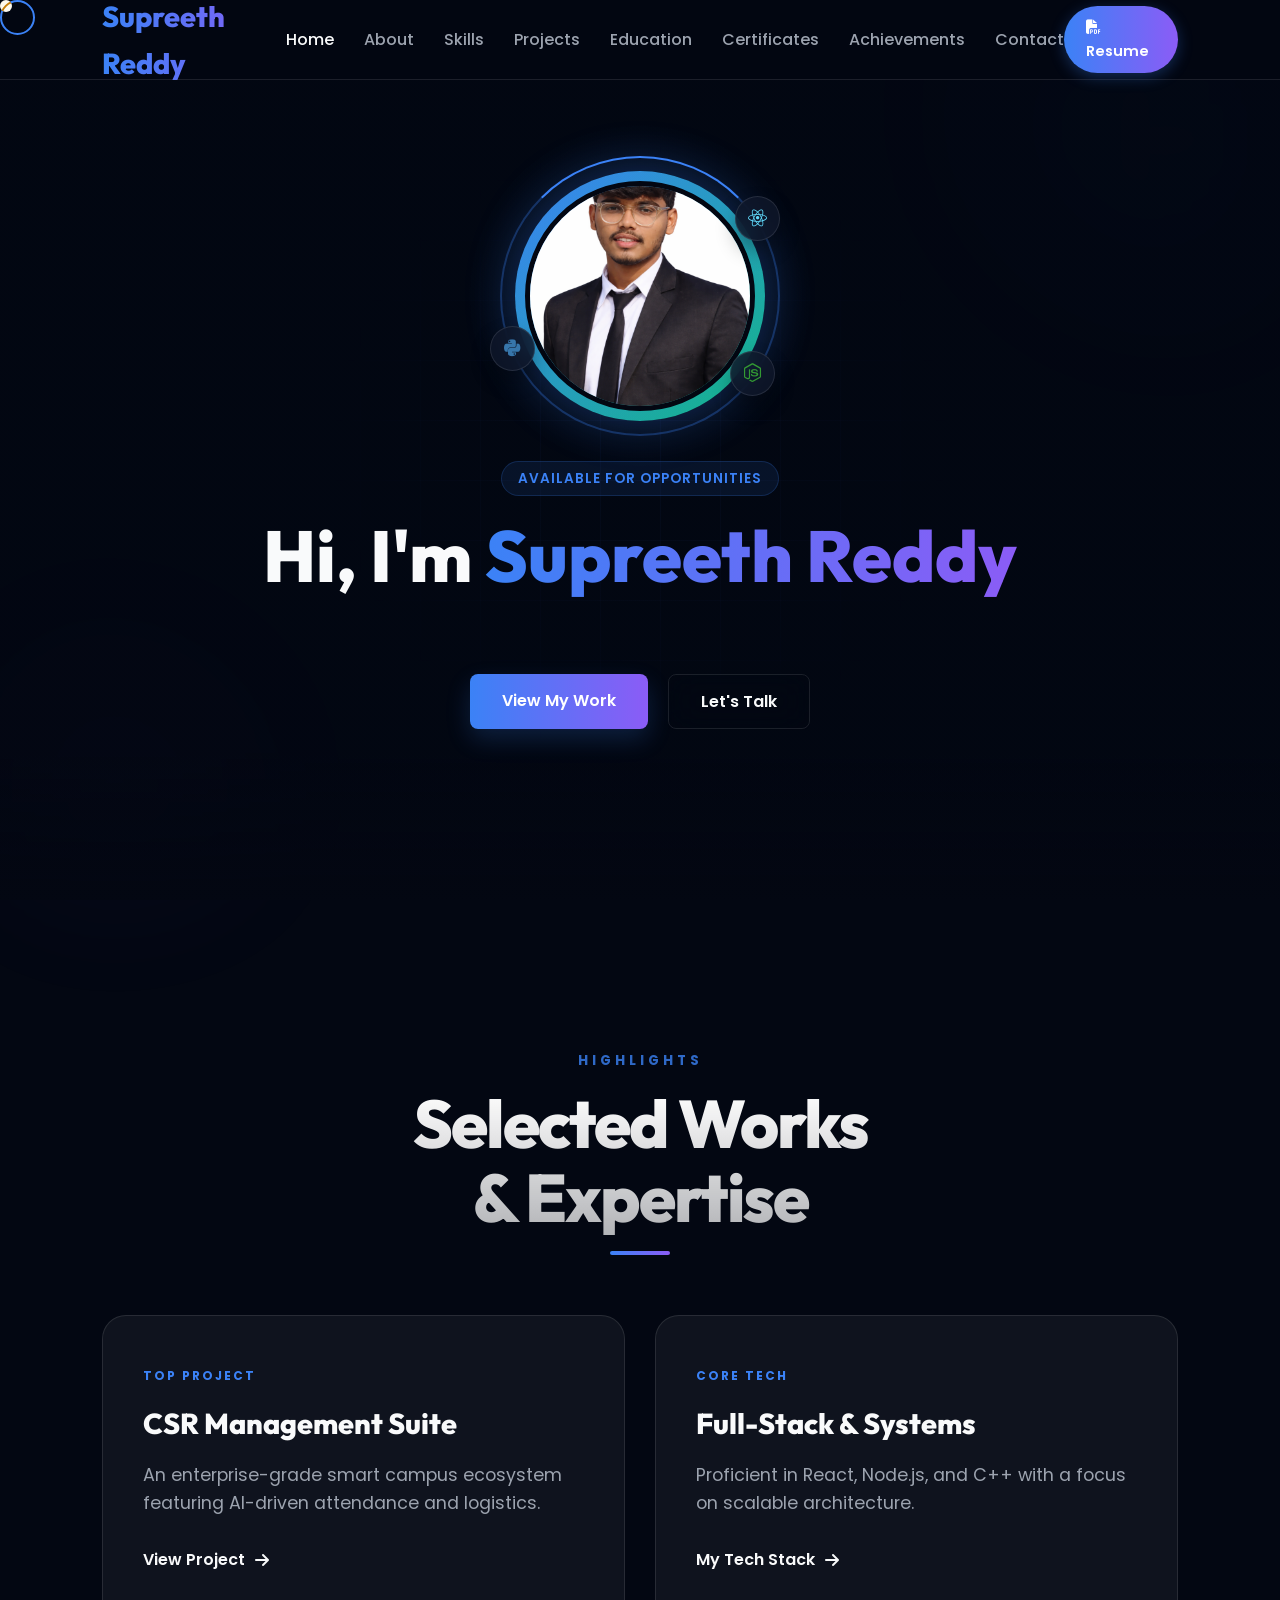
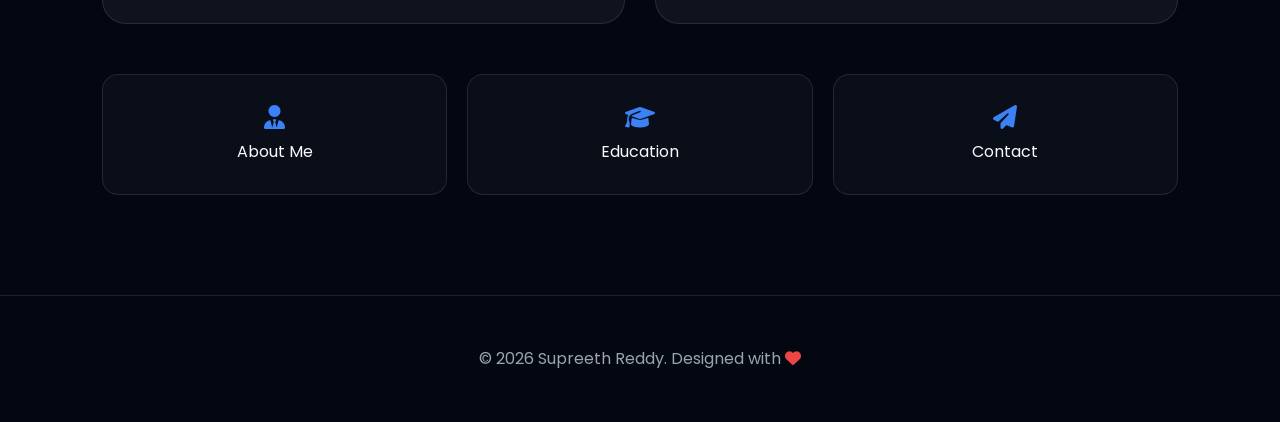
==== commit d6025a1d: "feat: implement certificate modal and open on click" ====
--- a/index.html
+++ b/index.html
@@ -54,7 +54,7 @@
                 <div class="tech-bubble tb-1"><i class="fa-brands fa-react"></i></div>
                 <div class="tech-bubble tb-2"><i class="fa-brands fa-python"></i></div>
                 <div class="tech-bubble tb-3"><i class="fa-brands fa-node-js"></i></div>
-                <img src="supi.png" alt="Supreeth Reddy">
+                <img src="profile_pic.png" alt="Supreeth Reddy" loading="eager">
                 <div class="hero-image-backdrop"></div>
             </div>
             <div class="hero-badge" data-aos="fade-down">Available for Opportunities</div>
--- a/style.css
+++ b/style.css
@@ -1671,6 +1671,7 @@
         min-height: auto;
     }
 }
+
 /* --- Achievements Section --- */
 .achievements-grid {
     display: grid;
@@ -1950,3 +1951,210 @@
     background: rgba(59, 130, 246, 0.05);
     border-color: var(--primary-color);
 }
+
+/* --- Custom Scrollbar --- */
+::-webkit-scrollbar {
+    width: 8px;
+}
+
+::-webkit-scrollbar-track {
+    background: var(--bg-body);
+}
+
+::-webkit-scrollbar-thumb {
+    background: rgba(59, 130, 246, 0.2);
+    border-radius: 10px;
+    border: 2px solid var(--bg-body);
+    transition: var(--transition);
+}
+
+::-webkit-scrollbar-thumb:hover {
+    background: var(--primary-color);
+}
+
+/* --- Page Transitions --- */
+body {
+    opacity: 0;
+    transition: opacity 0.8s ease-in-out;
+}
+
+body.loaded {
+    opacity: 1;
+}
+
+/* --- Back to Top --- */
+.back-to-top {
+    position: fixed;
+    bottom: 30px;
+    right: 30px;
+    width: 50px;
+    height: 50px;
+    background: var(--primary-color);
+    color: #fff;
+    border-radius: 50%;
+    display: flex;
+    align-items: center;
+    justify-content: center;
+    font-size: 1.2rem;
+    cursor: pointer;
+    opacity: 0;
+    visibility: hidden;
+    transition: all 0.3s ease;
+    z-index: 999;
+    box-shadow: 0 10px 20px rgba(59, 130, 246, 0.3);
+}
+
+.back-to-top.visible {
+    opacity: 1;
+    visibility: visible;
+    bottom: 40px;
+}
+
+.back-to-top:hover {
+    transform: translateY(-5px);
+    background: var(--secondary-color);
+}
+
+/* --- Next Chapter --- */
+.next-chapter {
+    padding: 100px var(--container-padding);
+    text-align: center;
+    border-top: 1px solid var(--glass-border);
+    background: linear-gradient(to bottom, transparent, rgba(59, 130, 246, 0.05));
+}
+
+.next-chapter-link {
+    display: inline-flex;
+    flex-direction: column;
+    align-items: center;
+    gap: 15px;
+    text-decoration: none;
+    transition: var(--transition);
+}
+
+.next-tag {
+    font-size: 0.9rem;
+    color: var(--primary-color);
+    letter-spacing: 3px;
+    text-transform: uppercase;
+    font-weight: 700;
+}
+
+.next-title {
+    font-size: 3.5rem;
+    font-weight: 800;
+    color: var(--text-main);
+    transition: var(--transition);
+}
+
+.next-chapter-link:hover .next-title {
+    color: var(--primary-color);
+    transform: translateY(-5px);
+}
+
+.next-arrow {
+    font-size: 2rem;
+    color: var(--primary-color);
+    animation: bounceRight 2s infinite;
+}
+
+@keyframes bounceRight {
+
+    0%,
+    20%,
+    50%,
+    80%,
+    100% {
+        transform: translateY(0);
+    }
+
+    40% {
+        transform: translateY(-10px);
+    }
+
+    60% {
+        transform: translateY(-5px);
+    }
+}
+
+@media (max-width: 768px) {
+    .next-title {
+        font-size: 2.2rem;
+    }
+}
+
+/* --- Certificate Modal --- */
+.museum-card,
+.cert-pill-box {
+    cursor: pointer;
+}
+
+.cert-modal {
+    display: none;
+    position: fixed;
+    z-index: 2000;
+    left: 0;
+    top: 0;
+    width: 100%;
+    height: 100%;
+    overflow: auto;
+    background-color: rgba(3, 7, 18, 0.95);
+    backdrop-filter: blur(10px);
+    opacity: 0;
+    transition: opacity 0.3s ease;
+}
+
+.cert-modal.active {
+    display: flex;
+    align-items: center;
+    justify-content: center;
+    opacity: 1;
+}
+
+.modal-content {
+    position: relative;
+    background: var(--bg-card);
+    margin: auto;
+    padding: 20px;
+    border: 1px solid var(--glass-border);
+    width: 90%;
+    max-width: 1000px;
+    border-radius: 20px;
+    box-shadow: 0 25px 50px rgba(0, 0, 0, 0.5);
+    transform: scale(0.8);
+    transition: transform 0.3s cubic-bezier(0.16, 1, 0.3, 1);
+}
+
+.cert-modal.active .modal-content {
+    transform: scale(1);
+}
+
+.close-modal {
+    position: absolute;
+    top: 20px;
+    right: 30px;
+    color: var(--text-main);
+    font-size: 40px;
+    font-weight: bold;
+    cursor: pointer;
+    z-index: 2100;
+    transition: var(--transition);
+}
+
+.close-modal:hover {
+    color: var(--primary-color);
+    transform: rotate(90deg);
+}
+
+#modalBody img {
+    width: 100%;
+    height: auto;
+    border-radius: 10px;
+}
+
+#modalBody iframe {
+    width: 100%;
+    height: 80vh;
+    border: none;
+    border-radius: 10px;
+}
